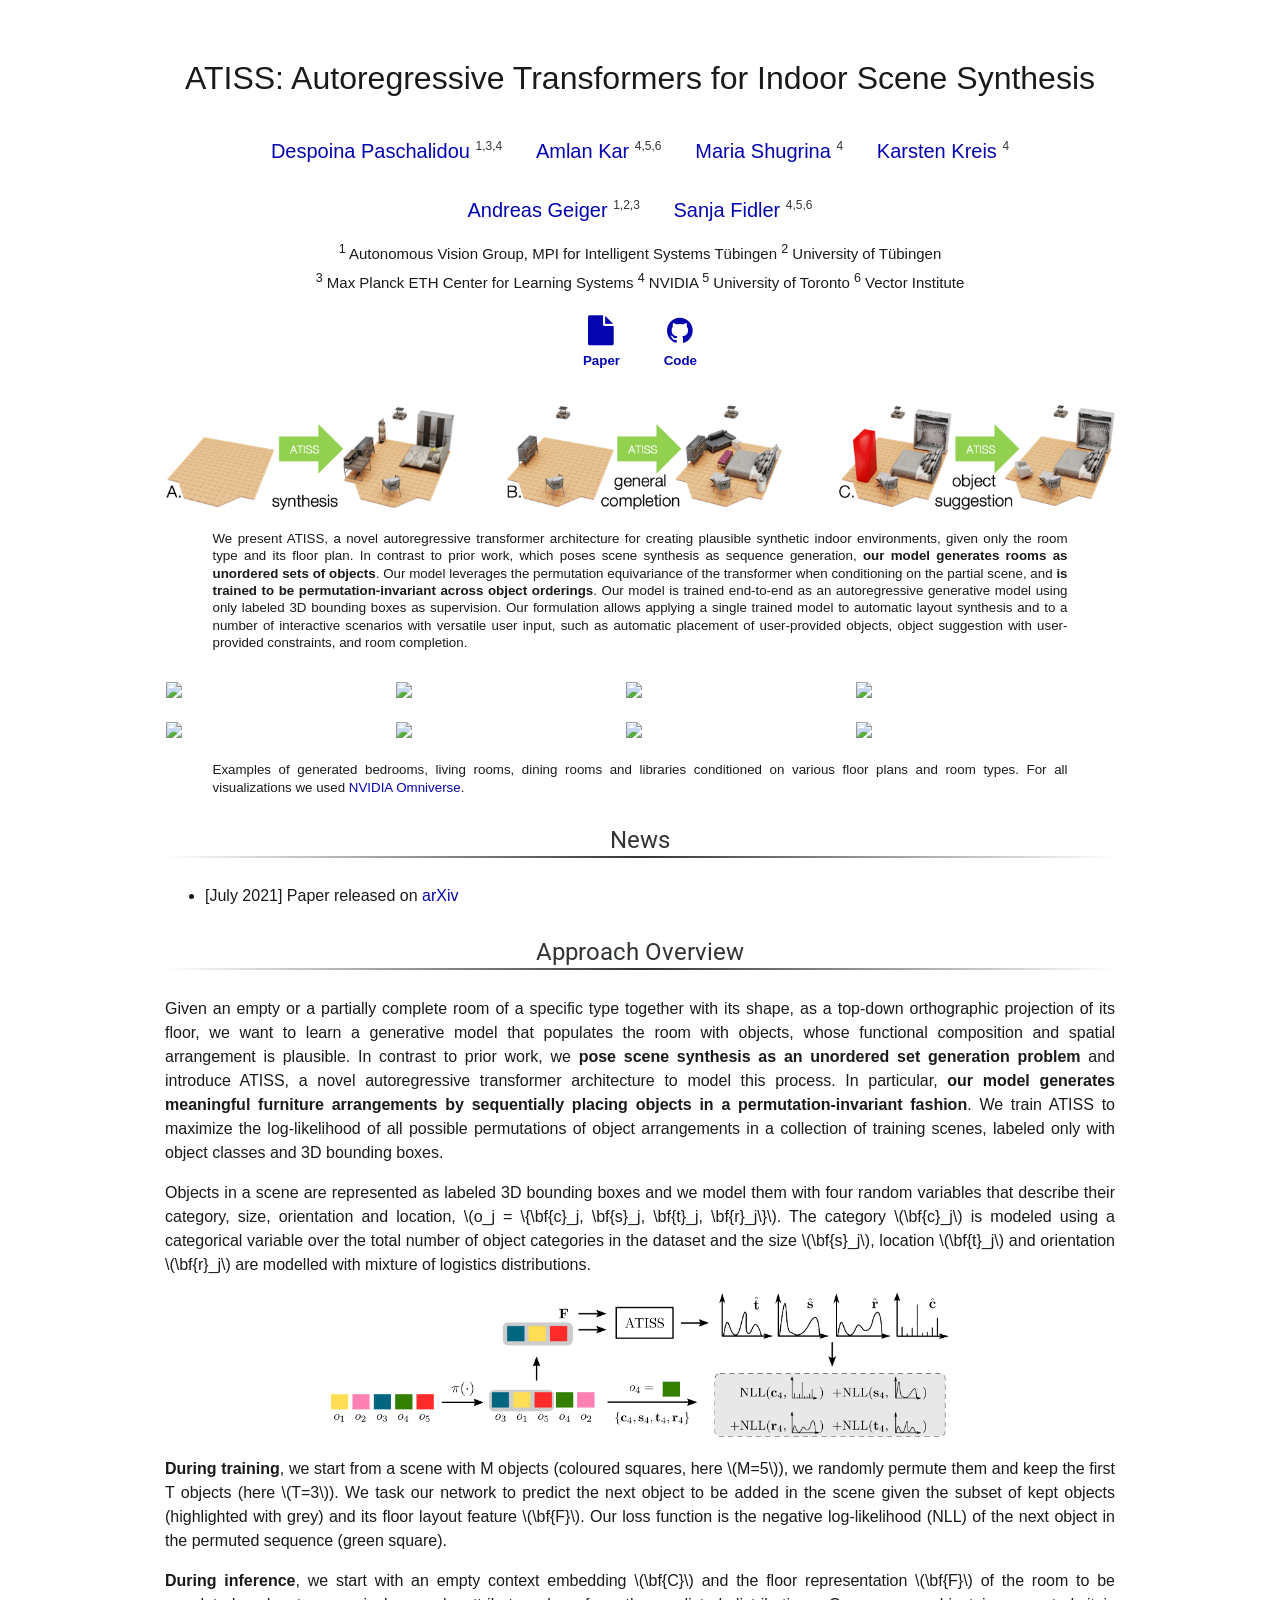
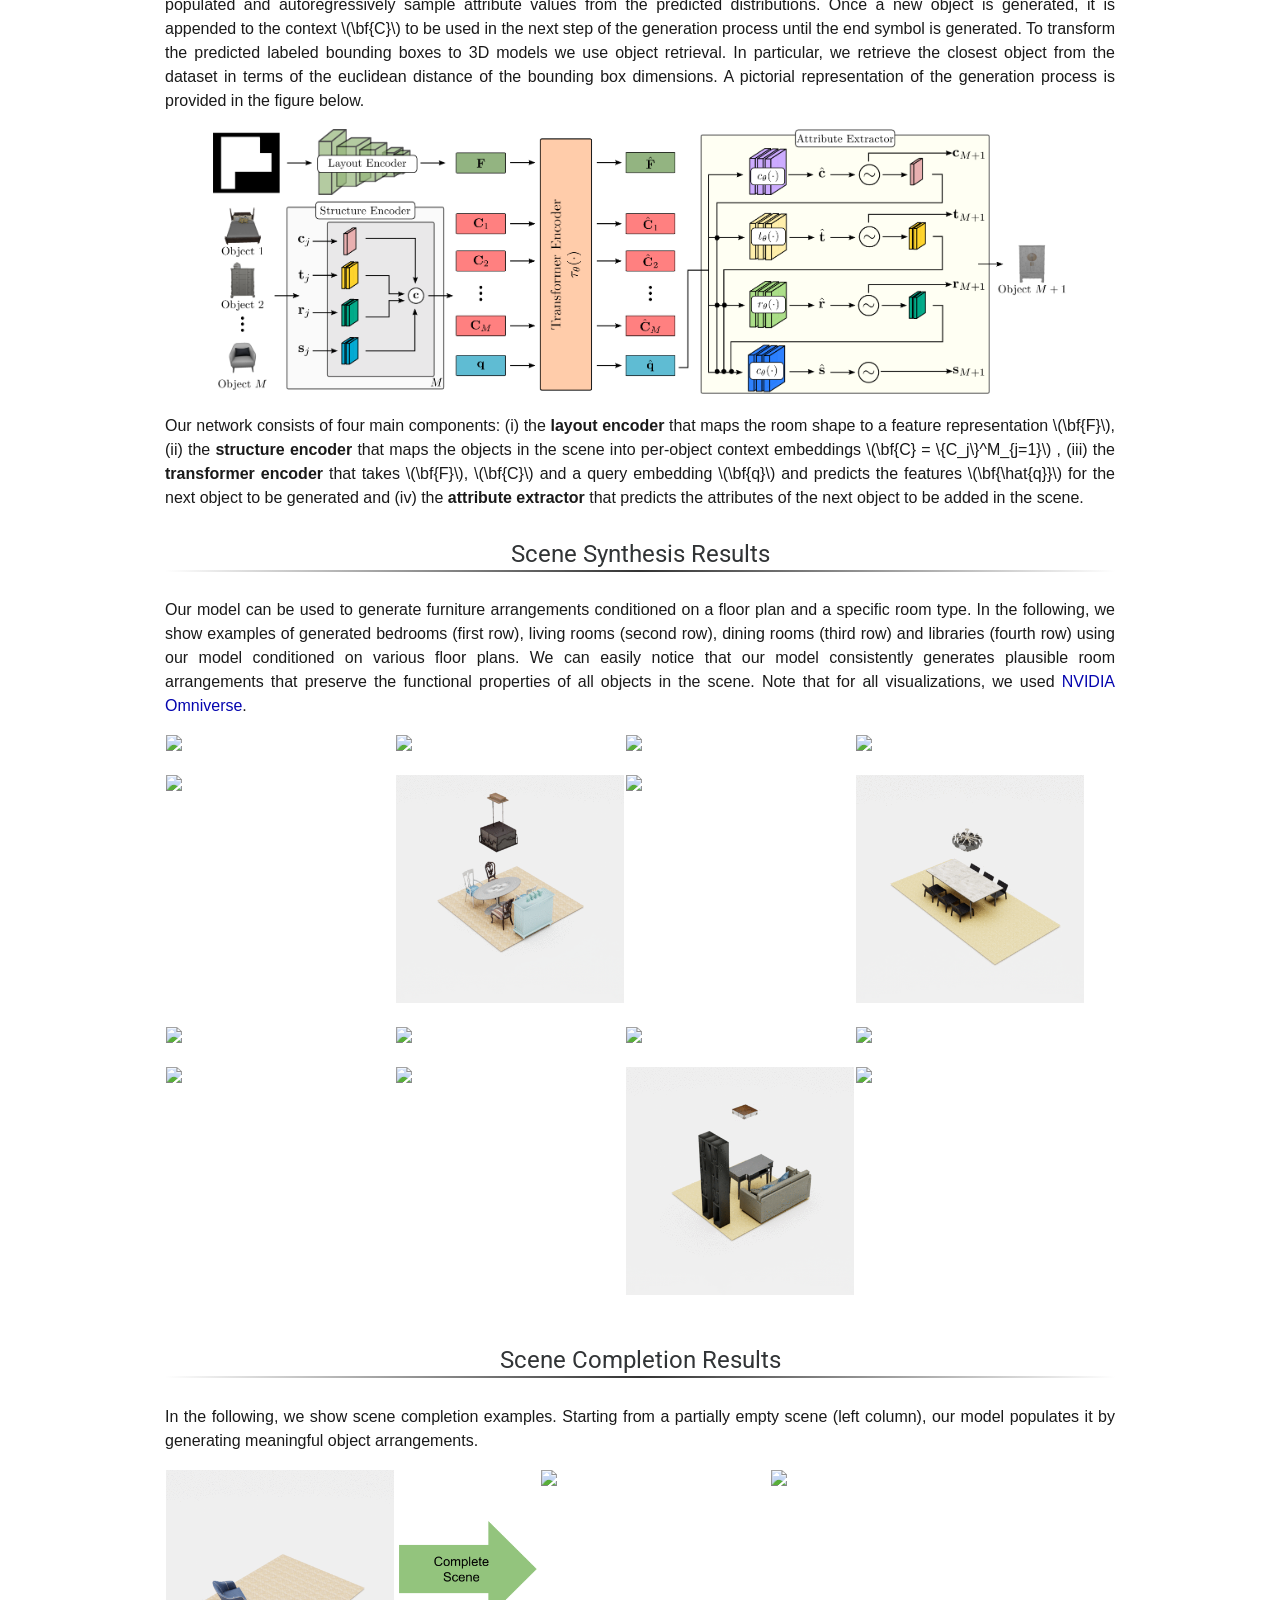
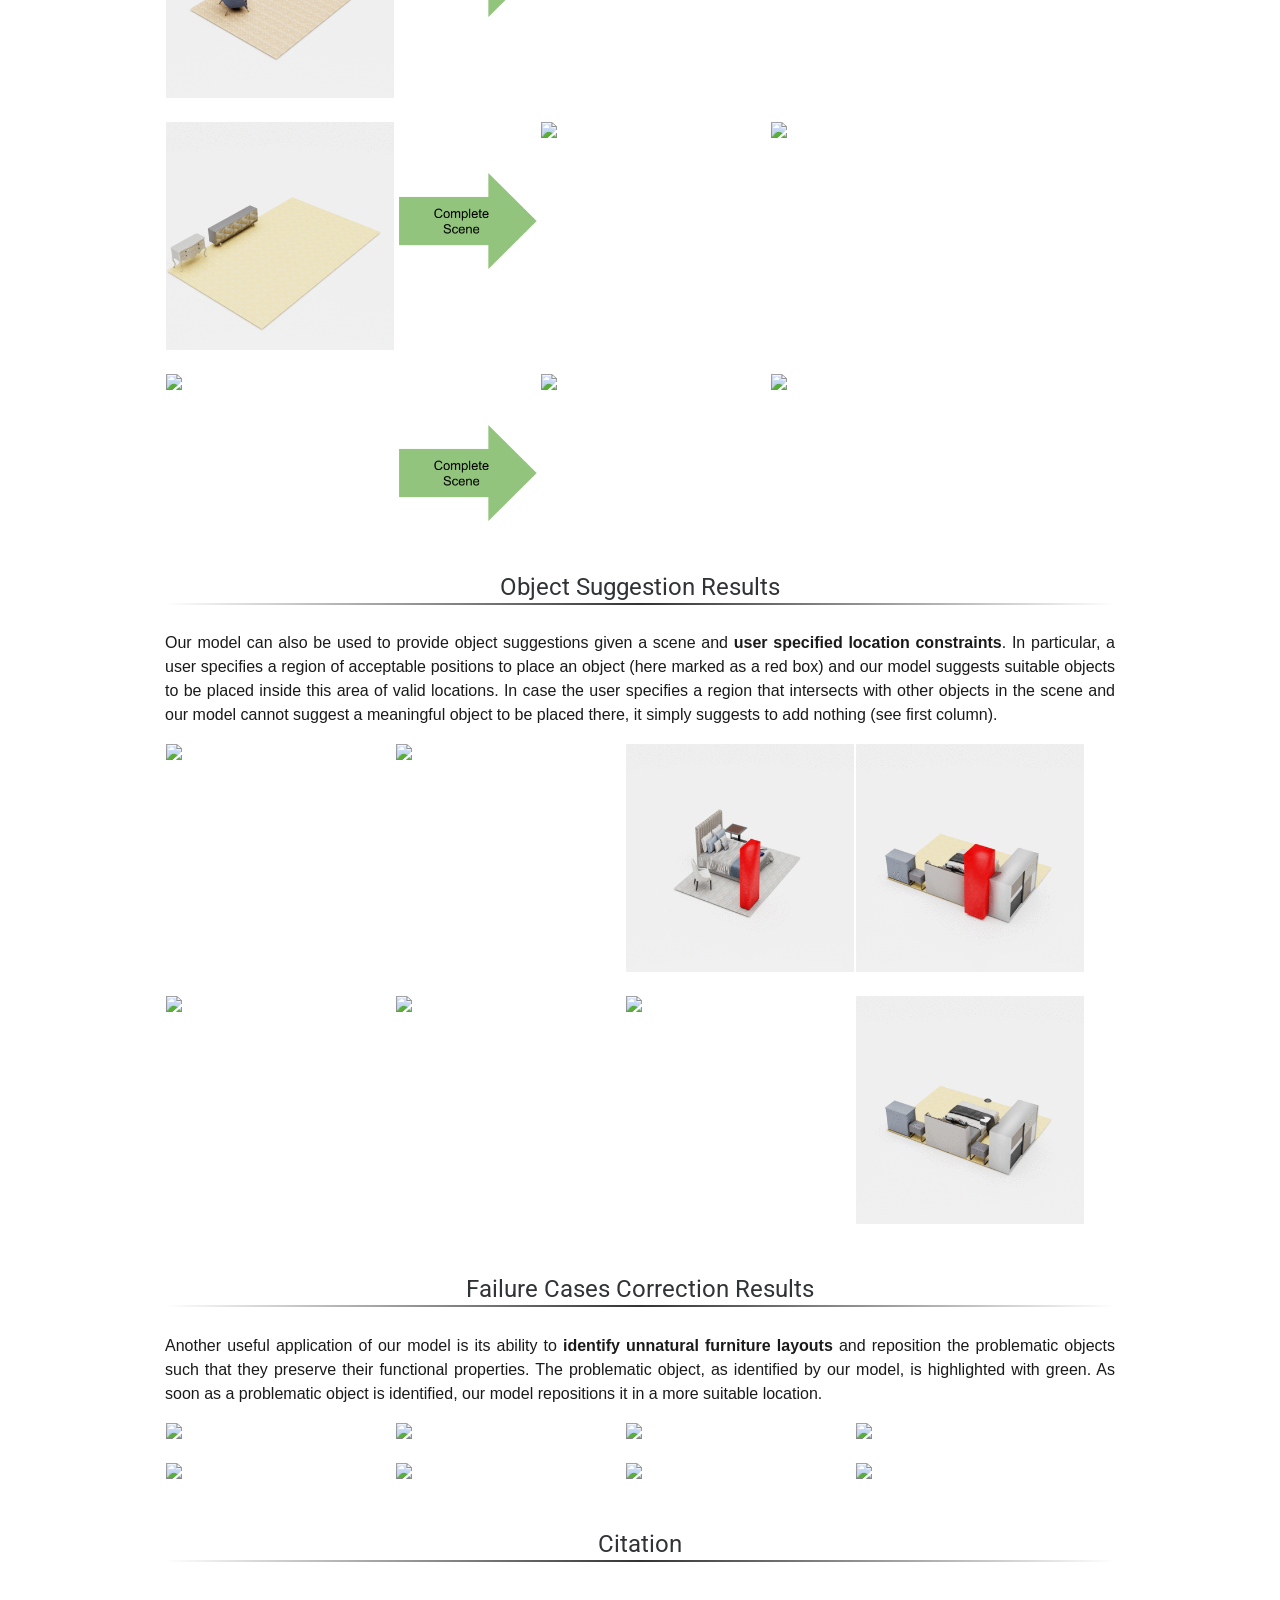
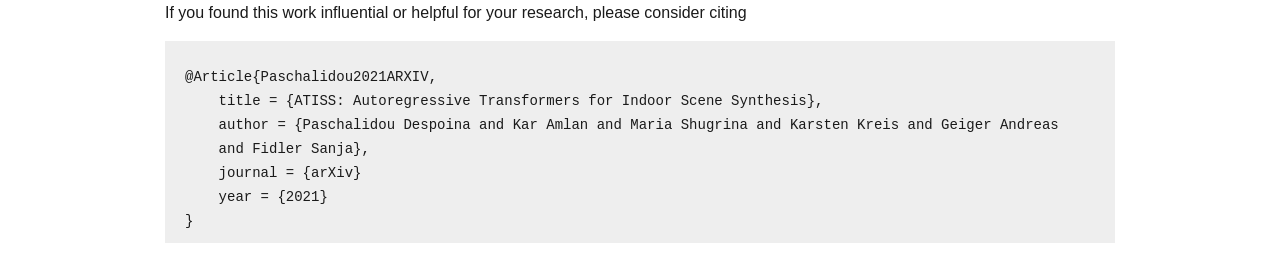
==== index.html @ 8083ecb6 "Rename atiss.html to index.html" ====
<!Doctype html>
<html lang="en">
    <head>
        <title>ATISS: Autoregressive Transformers for Indoor Scene Synthesis</title>

        <meta http-equiv="Content-Type" content="text/html; charset=UTF-8">
        <meta name="author" content="">
        <meta name="viewport" content="width=device-width, initial-scale=1">

        <link rel="stylesheet" type="text/css" href="style_project_page.css?cache=7754391418498779889">
        <link href="https://fonts.googleapis.com/css?family=Arvo|Roboto&display=swap" rel="stylesheet">
        <link rel="stylesheet" href="https://cdnjs.cloudflare.com/ajax/libs/font-awesome/4.7.0/css/font-awesome.min.css">
        <link rel="stylesheet" href="https://cdn.rawgit.com/jpswalsh/academicons/master/css/academicons.min.css">
        <link rel="stylesheet" href="https://unpkg.com/@glidejs/glide/dist/css/glide.core.min.css">
        <script src="https://polyfill.io/v3/polyfill.min.js?features=es6"></script>
        <script id="MathJax-script" async src="https://cdn.jsdelivr.net/npm/mathjax@3/es5/tex-mml-chtml.js"></script>
        <script src="https://unpkg.com/@glidejs/glide"></script>
        <style type="text/css">
            .side-text {
                width:60%;
                display:inline-block;
                vertical-align:top;
            }
            .side-image {
                width: 38%;
                display: inline-block;
                vertical-align: top;
            }
            .controls {
                margin-bottom: 10px;
            }
            .left-controls {
                display: inline-block;
                vertical-align: top;
                width: 80%;
            }
            .right-controls {
                display: inline-block;
                vertical-align: top;
                width: 19%;
                text-align: right;
            }
            .render_window {
                display: inline-block;
                vertical-align: middle;
                box-shadow: 1px 0px 5px black;
                margin-right: 10px;
                margin-bottom: 10px;
                width: calc(33% - 10px);
            }
            .progress {
                background: #666;
                position: relative;
                height: 5px;
                margin-bottom: -5px;
                display: none;
            }
            .glide__slide:hover {cursor: grab;}
            .glide__slide:active {cursor: grabbing;}
            .glide__slide img {width: 90%;}
            .glide__bullets {
                text-align: center;
            }
            .glide__bullet--active {
                color: #aaa; 
            }

            @media (max-width: 400px) {
                .render_window {
                    display: block;
                    width: 90%;
                    margin: 10px auto;
                }
            }
            @media (max-width: 700px) {
                .side-image {
                    display: block;
                    width: 80%;
                    margin: 10px auto;
                }
                .side-text {
                    display: block;
                    width: 100%;
                }
            }
        </style>
    </head>
    <body>
        <div class="section">
            <h1 class="project-title">
                ATISS: Autoregressive Transformers for Indoor Scene Synthesis
            </h1>
            <div class="authors">
                <a href=https://paschalidoud.github.io/>
                    Despoina Paschalidou <sup>1,3,4</sup>
                </a>
                <a href=https://amlankar.github.io/>
                    Amlan Kar <sup>4,5,6</sup>
                </a>
                <a href=http://shumash.com/>
                    Maria Shugrina <sup>4</sup>
                </a>
                <a href=https://scholar.google.de/citations?user=rFd-DiAAAAAJ&hl=de>
                    Karsten Kreis <sup>4</sup>
                </a>
                <a href=http://cvlibs.net/>
                    Andreas Geiger <sup>1,2,3</sup>
                </a>
                <a href=https://www.cs.utoronto.ca/~fidler/>
                    Sanja Fidler <sup>4,5,6</sup>
                </a>
            </div>

            <div class="affiliations">
                <span><sup>1</sup> Autonomous Vision Group, MPI for
                    Intelligent Systems Tübingen</span>
                <span><sup>2</sup> University of Tübingen</span> <br/>
                <span><sup>3</sup> Max Planck ETH Center for Learning Systems</span>
                <span><sup>4</sup> NVIDIA</span>
                <span><sup>5</sup> University of Toronto</span>
                <span><sup>6</sup> Vector Institute</span>
            </div>

            <!--<div class="project-conference">
                CVPR 2021
            </div>
            -->

            <div class="project-icons">
                <a href="#">
                    <i class="fa fa-file"></i> <br/>
                    Paper
                </a>
                <a href="#">
                    <i class="fa fa-github"></i> <br/>
                    Code
                </a>
                <!--<a href="https://www.youtube.com/watch?v=6WK3B0IZJsw">
                    <i class="fa fa-youtube-play"></i> <br/>
                    Video
                </a>
                <a href="https://paschalidoud.github.io/data/Paschalidou2021CVPR_poster.pdf">
                    <i class="fa fa-picture-o"></i> <br/>
                    Poster
                </a>
                <a href="http://www.cvlibs.net/publications/Paschalidou2021CVPR_slides.pdf">
                    <i class="fa fa-file-powerpoint-o"></i> <br/>
                    Slides
                </a>
                -->
                <!--<a href="https://autonomousvision.github.io/neural-parts/">
                    <i class="fa fa-newspaper-o"></i> <br/>
                    Blog
                </a>
                -->
            </div>

            <div class="teaser-image">
                <img src="atiss/teaser.png" style="width:100%;">
                <p class="caption">We present ATISS, a novel autoregressive
                transformer architecture for creating plausible synthetic
                indoor environments, given only the room type and its floor
                plan. In contrast to prior work, which poses scene synthesis as
                sequence generation, <strong>our model generates rooms as unordered
                sets of objects</strong>. Our model leverages the permutation
                equivariance of the transformer when conditioning on the
                partial scene, and <strong>is trained to be
                permutation-invariant across object orderings</strong>. Our
                model is trained end-to-end as an autoregressive generative
                model using only labeled 3D bounding boxes as supervision. Our
                formulation allows applying a single trained model to automatic
                layout synthesis and to a number of interactive scenarios with
                versatile user input, such as automatic placement of
                user-provided objects, object suggestion with user-provided
                constraints, and room completion.
                </p>
            </div>
            <div class="content">
                <div class="row">
                    <div class="column"><img src="atiss/ours_Bedroom-1540.gif"></div>
                    <div class="column"><img src="atiss/ours_Bedroom-2719.gif"></div>
                    <div class="column"><img src="atiss/ours_LivingDiningRoom-1203.gif"></div>
                    <div class="column"><img src="atiss/ours_LivingDiningRoom-23371.gif"></div>
                </div>
                <div class="row">
                    <div class="column"><img src="atiss/ours_Library-17832.gif"></div>
                    <div class="column"><img src="atiss/ours_Library-43073.gif"></div>
                    <div class="column"><img src="atiss/ours_DiningRoom-26805.gif"></div>
                    <div class="column"><img src="atiss/ours_DiningRoom-12866.gif"></div>
                </div>
                <p class="caption"> Examples of generated bedrooms, living
                rooms, dining rooms and libraries conditioned on various
                floor plans and room types. For all visualizations we used <a
                href="https://developer.nvidia.com/nvidia-omniverse-platform">NVIDIA
                Omniverse</a>.
                </p>
            </div>

            <div class="section-title">News</div>
            <div class="content">
                <ul>
                    <li>[July 2021] Paper released on <a href=#>arXiv</a></li>
                </ul>
            </div>

            <div class="section-title">Approach Overview</div>
            <div class="content">
            <p>Given an empty or a partially complete room of a specific type
            together with its shape, as a top-down orthographic
            projection of its floor, we want to learn a generative model that
            populates the room with objects, whose functional composition and
            spatial arrangement is plausible. In contrast to prior work,
            we <strong>pose scene synthesis as an unordered set generation problem</strong> and
            introduce ATISS, a novel autoregressive transformer architecture to
            model this process. In particular, <strong>our model
            generates meaningful furniture arrangements by sequentially placing
            objects in a permutation-invariant fashion</strong>. We train ATISS
            to maximize the log-likelihood of all possible permutations of
            object arrangements in a collection of training scenes, labeled
            only with object classes and 3D bounding boxes.</p>
            
            <p>Objects in a scene are represented as labeled 3D bounding boxes
            and we model them with four random variables that describe their
            category, size, orientation and location, \(o_j = \{\bf{c}_j,
            \bf{s}_j, \bf{t}_j, \bf{r}_j\}\). The category \(\bf{c}_j\) is
            modeled using a categorical variable over the total number of
            object categories in the dataset and the size \(\bf{s}_j\),
            location \(\bf{t}_j\) and orientation \(\bf{r}_j\) are modelled
            with mixture of logistics distributions.</p>
            <img src="atiss/training_overview.png" style="width:65%;">

            <p><strong>During training</strong>, we start from a scene with M objects (coloured
            squares, here \(M=5\)), we randomly permute them and keep the first
            T objects (here \(T=3\)). We task our network to predict the next
            object to be added in the scene given the subset of kept objects
            (highlighted with grey) and its floor layout feature \(\bf{F}\).
            Our loss function is the negative log-likelihood (NLL) of the next
            object in the permuted sequence (green square).
            </p>

            <p><strong>During inference</strong>, we start with an empty
            context embedding \(\bf{C}\) and the floor representation
            \(\bf{F}\) of the room to be populated and autoregressively sample
            attribute values from the predicted distributions. Once a new
            object is generated, it is appended to the context \(\bf{C}\) to be used in
            the next step of the generation process until the end symbol is
            generated. To transform the predicted labeled bounding boxes to 3D
            models we use object retrieval. In particular, we retrieve the
            closest object from the dataset in terms of the euclidean distance
            of the bounding box dimensions. A pictorial representation of the
            generation process is provided in the figure below.
            <p>

            <img src="atiss/network_architecture.png" style="width:90%;">
            <p>Our network consists of four main components: (i) the <strong>layout
            encoder</strong> that maps the room shape to a feature representation
            \(\bf{F}\), (ii) the <strong>structure encoder</strong> that maps the objects in the
            scene into per-object context embeddings \(\bf{C} = \{C_j\}^M_{j=1}\) , (iii)
            the <strong>transformer encoder</strong> that takes \(\bf{F}\), \(\bf{C}\) and a
            query embedding \(\bf{q}\) and predicts the features \(\bf{\hat{q}}\) for the next
            object to be generated and (iv) the <strong>attribute extractor</strong> that
            predicts the attributes of the next object to be added in the
            scene.
            </p>
            </div>

            <div class="section-title">Scene Synthesis Results</div>
            <div class="content">
            <p>Our model can be used to generate furniture arrangements
            conditioned on a floor plan and a specific room type. In the
            following, we show examples of generated bedrooms (first row),
            living rooms (second row), dining rooms (third row) and libraries
            (fourth row) using our model conditioned on various floor plans.
            We can easily notice that our model consistently generates
            plausible room arrangements that preserve the functional properties
            of all objects in the scene. Note that for all visualizations, we used <a
            href="https://developer.nvidia.com/nvidia-omniverse-platform">NVIDIA
            Omniverse</a>.
            </p>
            <div class="row">
                <div class="column"><img src="atiss/ours_Bedroom-1989.gif"></div>
                <div class="column"><img src="atiss/ours_Bedroom-4098.gif"></div>
                <div class="column"><img src="atiss/ours_Bedroom-6174.gif"></div>
                <div class="column"><img src="atiss/ours_Bedroom-34886.gif"></div>
            </div>
            <div class="row">
                <div class="column"><img src="atiss/ours_DiningRoom-233.gif"></div>
                <div class="column"><img src="atiss/ours_DiningRoom-2831.gif"></div>
                <div class="column"><img src="atiss/ours_LivingDiningRoom-1889.gif"></div>
                <div class="column"><img src="atiss/ours_DiningRoom-116178.gif"></div>
            </div>
            <div class="row">
                <div class="column"><img src="atiss/ours_LivingDiningRoom-941.gif"></div>
                <div class="column"><img src="atiss/ours_LivingDiningRoom-1172.gif"></div>
                <div class="column"><img src="atiss/ours_LivingDiningRoom-563.gif"></div>
                <div class="column"><img src="atiss/ours_LivingDiningRoom-491.gif"></div>
            </div>
            <div class="row">
                <div class="column"><img src="atiss/ours_Library-1093.gif"></div>
                <div class="column"><img src="atiss/ours_Library-8391.gif"></div>
                <div class="column"><img src="atiss/ours_Library-19385.gif"></div>
                <div class="column"><img src="atiss/ours_Library-9630.gif"></div>
            </div>
            </div>

            <div class="section-title">Scene Completion Results</div>
            <div class="content">
            <p>In the following, we show scene completion examples. Starting
            from a partially empty scene (left column), our model populates it by generating
            meaningful object arrangements.
            </p>
            <div class="row">
                <div class="column"><img src="atiss/scene_completion/partial_Bedroom-24002.gif"></div>
                <div class="column" style="width: 15%; padding-top:50px;"><img src="atiss/scene_completion/scene_completion_arrow.png"></div>
                <div class="column"><img src="atiss/scene_completion/complete_Bedroom-24002_002.gif"></div>
                <div class="column"><img src="atiss/scene_completion/complete_Bedroom-24002_003.gif"></div>
            </div>

            <div class="row">
                <div class="column"><img src="atiss/scene_completion/partial_MasterBedroom-529.gif"></div>
                <div class="column" style="width: 15%; padding-top:50px;"><img src="atiss/scene_completion/scene_completion_arrow.png"></div>
                <div class="column"><img src="atiss/scene_completion/complete_MasterBedroom-529_003.gif"></div>
                <div class="column"><img src="atiss/scene_completion/complete_MasterBedroom-529_005.gif"></div>
            </div>

            <div class="row">
                <div class="column"><img src="atiss/scene_completion/partial_Bedroom-48127.gif"></div>
                <div class="column" style="width: 15%; padding-top:50px;"><img src="atiss/scene_completion/scene_completion_arrow.png"></div>
                <div class="column"><img src="atiss/scene_completion/complete_Bedroom-48127_000.gif"></div>
                <div class="column"><img src="atiss/scene_completion/complete_Bedroom-48127_001.gif"></div>
            </div>
            </div>

            <div class="section-title">Object Suggestion Results</div>
            <div class="content">
            <p>Our model can also be used to provide object suggestions given a
            scene and <strong>user specified location constraints</strong>. In
            particular, a user specifies a region of acceptable positions to
            place an object (here marked as a red box) and our model suggests
            suitable objects to be placed inside this area of valid locations.
            In case the user specifies a region that intersects with other objects in
            the scene and our model cannot suggest a meaningful object to be
            placed there, it simply suggests to add nothing (see first column).
            </p>
            <div class="row">
                <div class="column"><img src="atiss/object_suggestion/input_Bedroom-664_000.gif"></div>
                <div class="column"><img src="atiss/object_suggestion/input_LivingDiningRoom-74931_004.gif"></div>
                <div class="column"><img src="atiss/object_suggestion/input_SecondBedroom_11769_000.gif"></div>
                <div class="column"><img src="atiss/object_suggestion/input_MasterBedroom_12988_003.gif"></div>
            </div>
            <div class="row">
                <div class="column"><img src="atiss/object_suggestion/suggestion_Bedroom-664_000.gif"></div>
                <div class="column"><img src="atiss/object_suggestion/suggestion_LivingDiningRoom-74931_004.gif"></div>
                <div class="column"><img src="atiss/object_suggestion/suggestion_SecondBedroom_11769_000.gif"></div>
                <div class="column"><img src="atiss/object_suggestion/suggestion_MasterBedroom_12988_003.gif"></div>
            </div>
            </div>

            <div class="section-title">Failure Cases Correction Results</div>
            <div class="content">
            <p>Another useful application of our model is its ability to
            <strong>identify unnatural furniture layouts</strong> and reposition the problematic
            objects such that they preserve their functional properties. The
            problematic object, as identified by our model, is highlighted with
            green. As soon as a problematic object is identified, our model repositions it in a more suitable location.
            </p>
            <div class="row">
                <div class="column"><img src="atiss/failure_correction/failure_Bedroom-123453_000.gif"></div>
                <div class="column"><img src="atiss/failure_correction/failure_Bedroom-6376_000.gif"></div>
                <div class="column"><img src="atiss/failure_correction/failure_Bedroom-30225_000.gif"></div>
                <div class="column"><img src="atiss/failure_correction/failure_LivingDiningRoom-35325_000.gif"></div>
            </div>
            <div class="row">
                <div class="column"><img src="atiss/failure_correction/fixed_Bedroom-123453_000.gif"></div>
                <div class="column"><img src="atiss/failure_correction/fixed_Bedroom-6376_000.gif"></div>
                <div class="column"><img src="atiss/failure_correction/fixed_Bedroom-30225_000.gif"></div>
                <div class="column"><img src="atiss/failure_correction/fixed_LivingDiningRoom-35325_000.gif"></div>
            </div>
            </div>

            <div class="section-title">Citation</div>
            <div class="bibtex">
            <p>If you found this work influential or helpful for your research, please consider citing</p>
            <pre><code>
@Article{Paschalidou2021ARXIV,
    title = {ATISS: Autoregressive Transformers for Indoor Scene Synthesis},
    author = {Paschalidou Despoina and Kar Amlan and Maria Shugrina and Karsten Kreis and Geiger Andreas
    and Fidler Sanja},
    journal = {arXiv}
    year = {2021}
}</code></pre>
            </div>

    </body>
</html>
---- style_project_page.css ----
body {
    padding-top: 30px;
    background-color: #fff;
    font-family: Helvetica Neue, Helvetica, Arial, sans-serif;
    color: #1a1a1a;
    font-size: 10pt;
    line-height: 1.8em;
    text-align: justify;
    -moz-hyphens: auto;
    -webkit-hyphens: auto;
    hyphens: auto;
}
a {
    text-decoration: none;
    color: #0505af;
}
.section {
    max-width: 950px;
    margin: 0 auto;
}
.section > .title {
    font-size: 18pt;
    font-family: "Roboto", sans-serif;
    color: #313436;
    padding-bottom: 0.3em;
    margin-bottom: 0.8em;
    clear: both;
}
.section > .title > span {
    /*border-bottom: 1px solid #313436;*/
    border-bottom: 2px solid #999;
    padding-bottom: 4px;
    padding-left: 15px;
    padding-right: 15px;
}
.section > .row {
    clear: both;
}
.section .content {
    margin-bottom: 2em;
    font-size: 12pt;
}
.section .image {
    padding-top: 1em;
    padding-bottom: 1em;
}
.section .image img {
    width: 50%;
    display: block;
    margin-left: auto;
    margin-right: auto;
}
.section .image figcaption {
    display: block;
    text-align: center;
    padding-top: 1.5em;
    color: #888888;
}
.section > .page-title{
    text-align: center;
    font-size: 30px;
    padding-bottom: 0.4em;
}
.section h1 {
    text-align: center;
    font-size: 32px;
}
.section h2 {
    text-align: center;
    font-size: 20px;
    color: #add8e6;
}

.row_paper {
    text-align: center;
}
.column_paper {
    display: inline-block;
    margin-bottom: 32px;
}
.column_paper > a {
    display: block;
}
.column_paper > span:after {
    content: "-";
    margin-left: 5px;
    margin-right: 5px;
}
.column_paper > span:last-child:after {
    content: "";
}

.conference {
    text-align:center;
    font-weight: bold;
}

.layered-paper-big { /* modified from: http://css-tricks.com/snippets/css/layered-paper/ */
    box-shadow:
            0px 0px 1px 1px rgba(0,0,0,0.35), /* The top layer shadow */
            5px 5px 0 0px #fff, /* The second layer */
            5px 5px 1px 1px rgba(0,0,0,0.35), /* The second layer shadow */
            10px 10px 0 0px #fff, /* The third layer */
            10px 10px 1px 1px rgba(0,0,0,0.35), /* The third layer shadow */
            15px 15px 0 0px #fff, /* The fourth layer */
            15px 15px 1px 1px rgba(0,0,0,0.35), /* The fourth layer shadow */
            20px 20px 0 0px #fff, /* The fifth layer */
            20px 20px 1px 1px rgba(0,0,0,0.35), /* The fifth layer shadow */
            25px 25px 0 0px #fff, /* The fifth layer */
            25px 25px 1px 1px rgba(0,0,0,0.35); /* The fifth layer shadow */
    margin-left: 10px;
    margin-right: 45px;
    margin-bottom: 25px;
    width: 300px;
}
.row_paper .bibtex-entries > pre {
    font-style: normal;
    line-height: 1.2em;
    text-align: left;
    display: none;
}
.section-title {
    font-size: 18pt;
    font-family: "Roboto", sans-serif;
    color: #313436;
    padding-bottom: 0.3em;
    margin-bottom: 0.8em;
    text-align: center;
}
.section-title:after {
    content: " ";
    display: block;
    height: 2px;
    margin-top: 4px;
    background: #222;
    background: linear-gradient(90deg, white 0%, #333 50%, white 100%);
}
h1.project-title {
    font-weight: normal;
    line-height: 120%;
}
.authors { text-align: center; }
.authors a {
    display: inline-block;
    font-size: 20px;
    padding: 15px;
}
.authors sup {
    color: #313436;
    font-size: 60%;
}
.affiliations {
    font-size: 15px;
    text-align: center;
    width: 80%;
    margin: 0 auto;
    margin-bottom: 20px;
}
.project-conference {
    text-align: center;
    font-size: 18px;
    margin-bottom: 20px;
}
.project-icons {
    text-align: center;
    margin-bottom: 30px;
}
.project-icons a {
    display: inline-block;
    font-weight: bold;
    padding: 0px 20px 0px 20px;
}
.project-icons i { font-size: 30px; }
.teaser-image { margin-bottom: 30px;}
.teaser-image img {
    width: 60%;
    display: block;
    margin-left: auto;
    margin-right: auto;
}
.teaser-image span {
    text-align: center;
    font-style: italic;
    font-size: 14px;
    color: #000;
}
.teaser-image p.caption {
    line-height: 130%;
    width: 90%;
    margin: 0 auto;
}
p.caption {
    line-height: 130%;
    width: 90%;
    margin: 0 auto;
    font-size: 10pt;
}
.abstract {
    font-size: 16px;
    margin-bottom: 20px;
}
.video {
    text-align: center;
    margin-bottom: 20px
}

img {
    width: 60%;
    display: block;
    margin-left: auto;
    margin-right: auto;
    margin-bottom: 20px;
}

.teaser-image figure {
    display: inline-block;
    margin: 0px;
    vertical-align: top;
}

video {
    display: block;
    margin: auto;
}

.column {
    float: left;
    width: 24%;
    margin: 1px;
}
.column img {
    width: 100%;
}
.row {
    margin-top:1px;
    margin-bottom:2px;
}
.row::after {
    content: "";
    clear: both;
    display: table;
}

.section .bibtex {
    margin: 32px 0px 32px 0px;
    display: block;
    font-size: 12pt;
    clear: both;
}
pre {
    background-color: #eee;
    font-size: 14px;
    white-space: pre;
    padding-left: 20px;
    padding-bottom: 10px;
    margin-top: 0px;
}
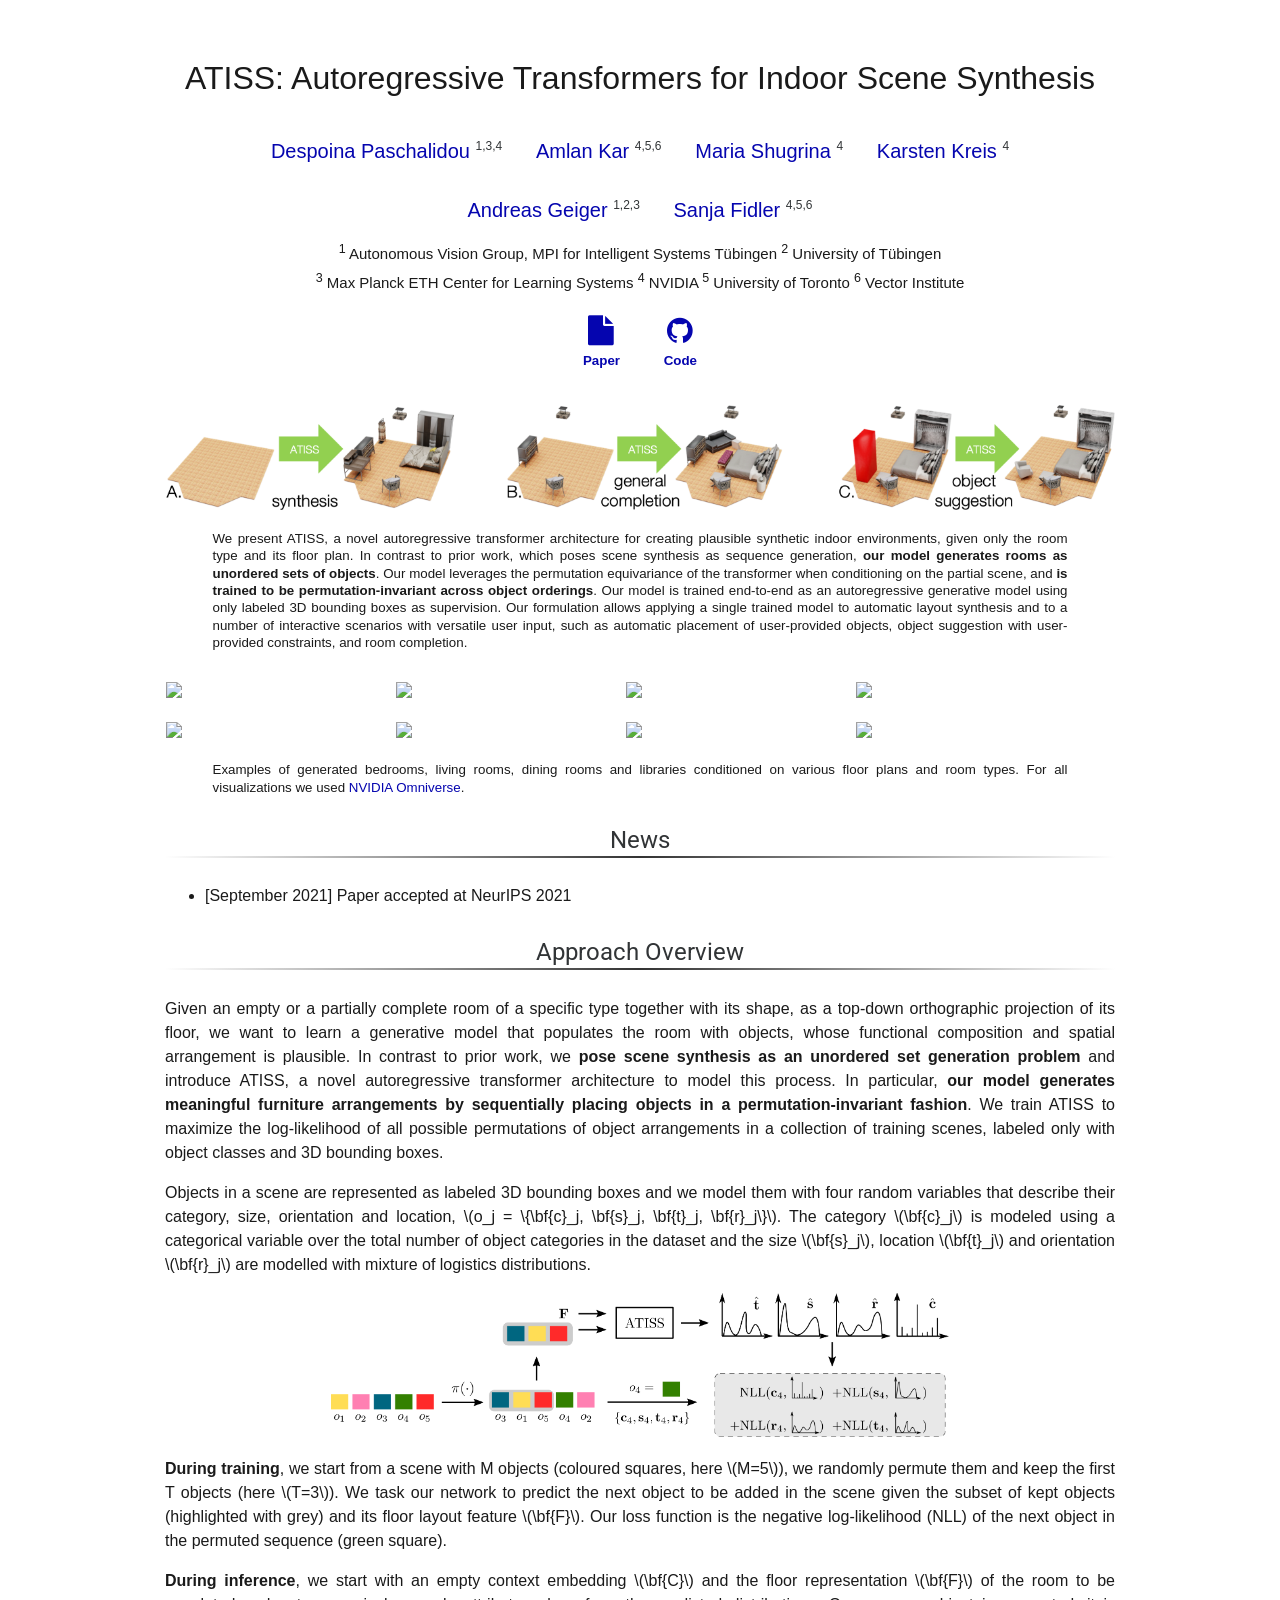
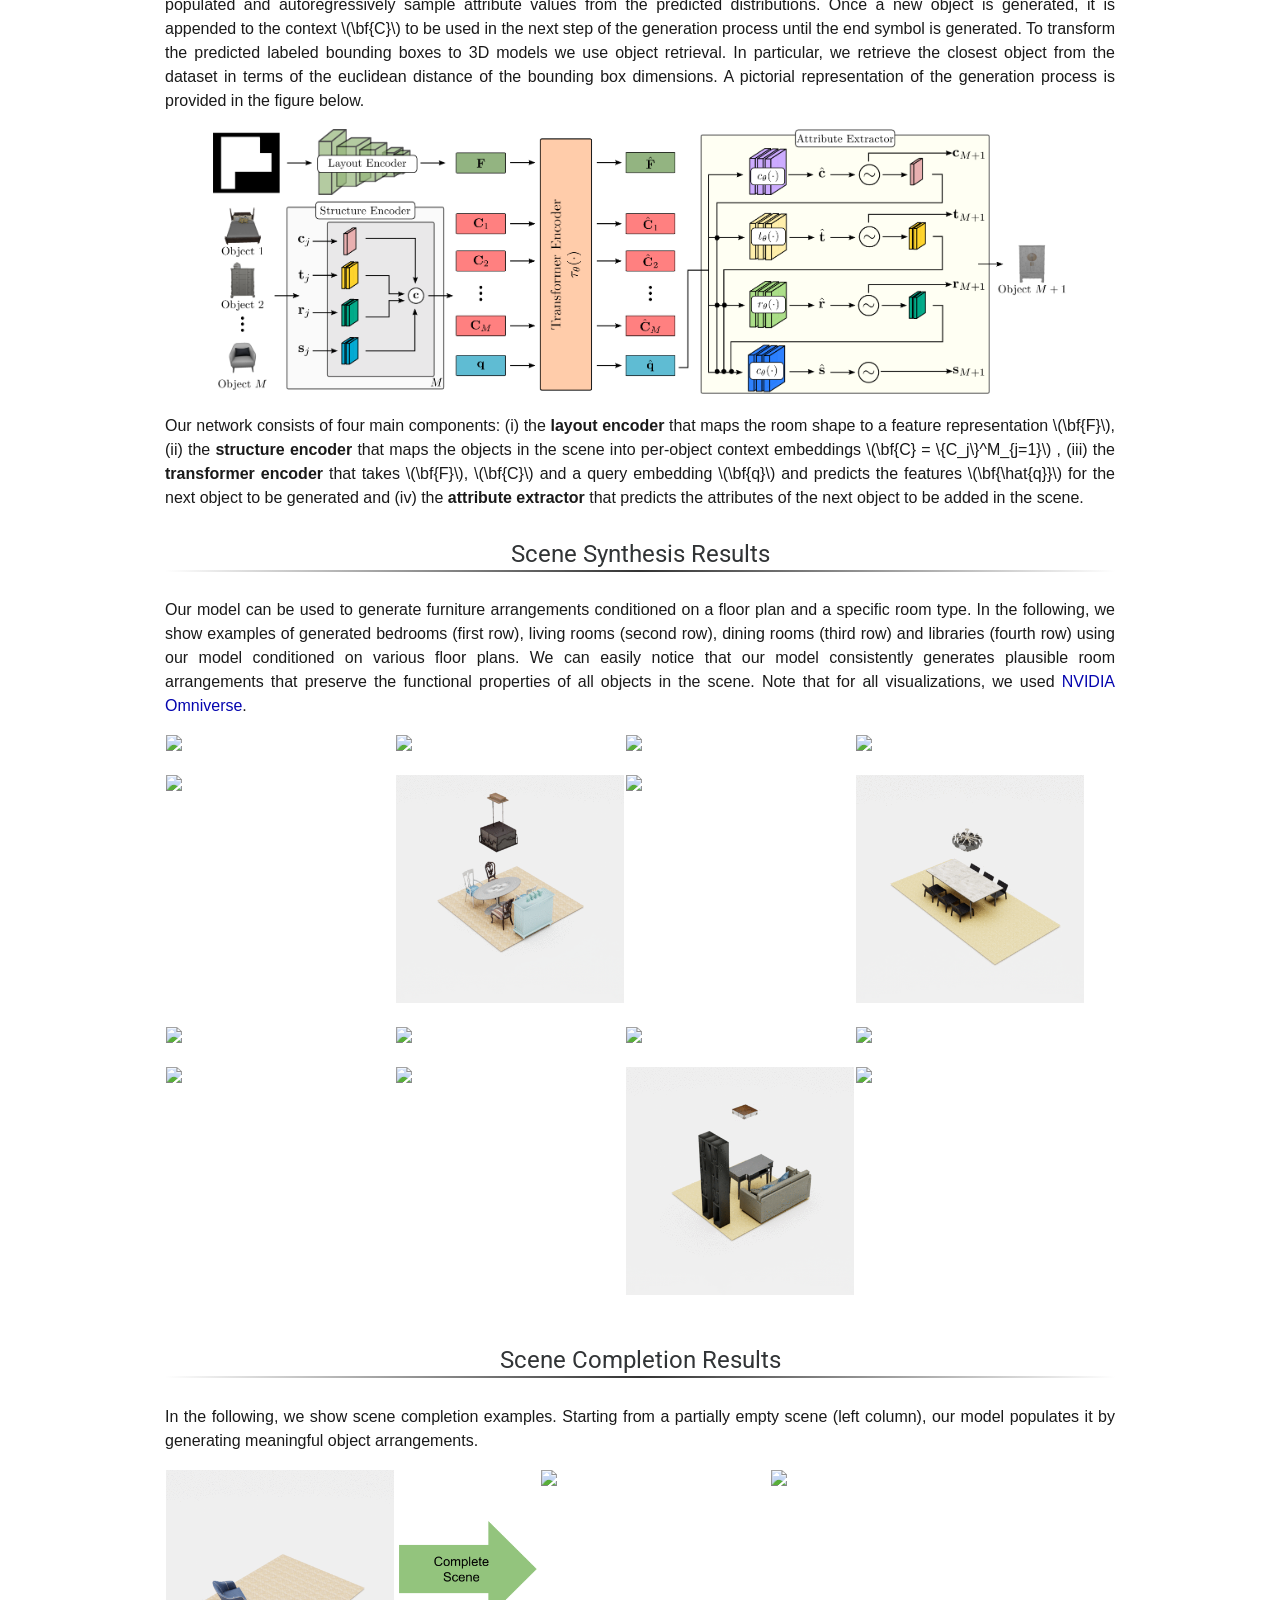
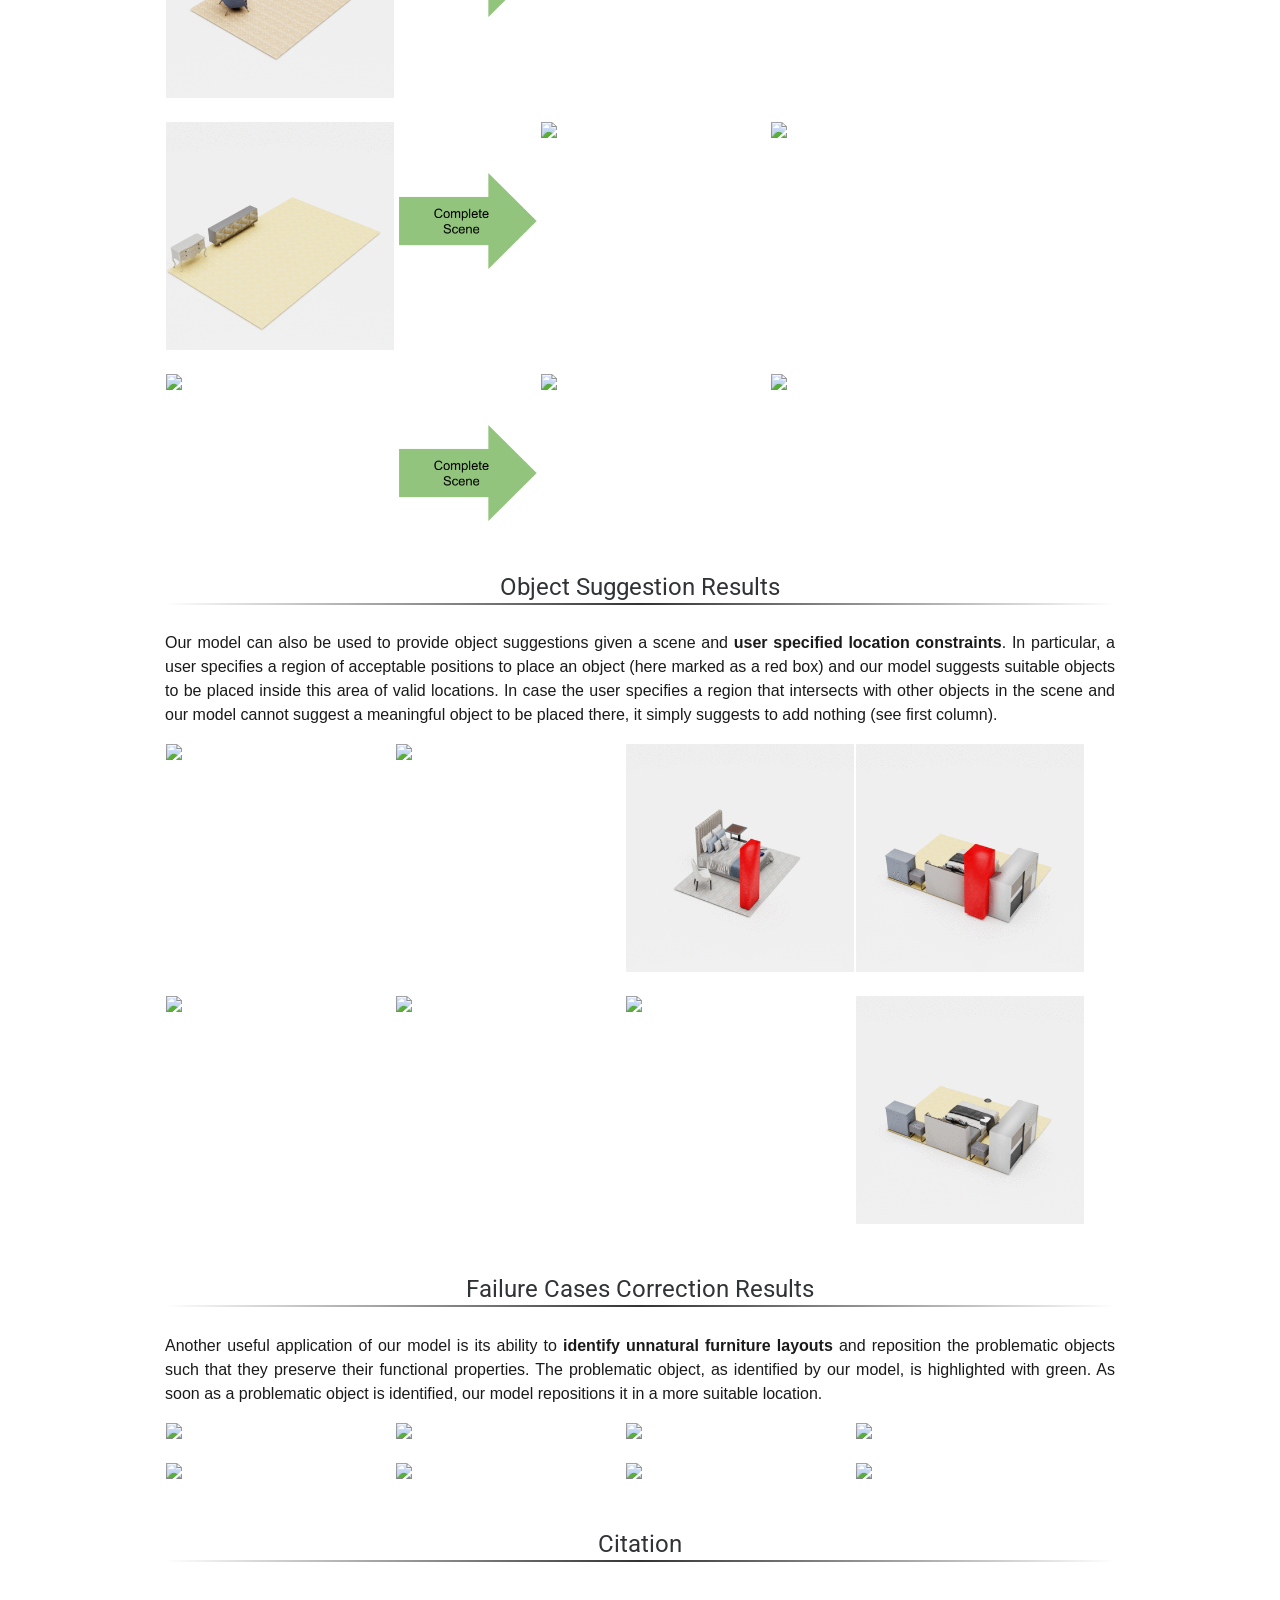
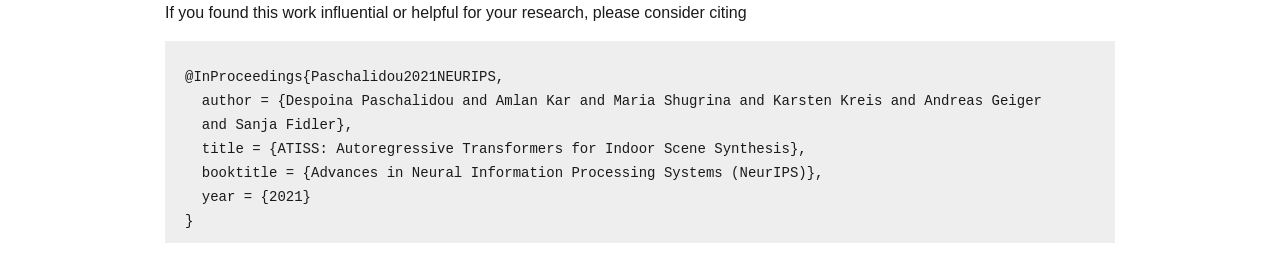
==== commit d5007be2: "Update citation and updates" ====
--- a/index.html
+++ b/index.html
@@ -199,7 +199,7 @@
             <div class="section-title">News</div>
             <div class="content">
                 <ul>
-                    <li>[July 2021] Paper released on <a href=#>arXiv</a></li>
+                    <li>[September 2021] Paper accepted at NeurIPS 2021 </li>
                 </ul>
             </div>
 
@@ -382,12 +382,12 @@
             <div class="bibtex">
             <p>If you found this work influential or helpful for your research, please consider citing</p>
             <pre><code>
-@Article{Paschalidou2021ARXIV,
-    title = {ATISS: Autoregressive Transformers for Indoor Scene Synthesis},
-    author = {Paschalidou Despoina and Kar Amlan and Maria Shugrina and Karsten Kreis and Geiger Andreas
-    and Fidler Sanja},
-    journal = {arXiv}
-    year = {2021}
+@InProceedings{Paschalidou2021NEURIPS,
+  author = {Despoina Paschalidou and Amlan Kar and Maria Shugrina and Karsten Kreis and Andreas Geiger
+  and Sanja Fidler},
+  title = {ATISS: Autoregressive Transformers for Indoor Scene Synthesis},
+  booktitle = {Advances in Neural Information Processing Systems (NeurIPS)},
+  year = {2021}
 }</code></pre>
             </div>
 
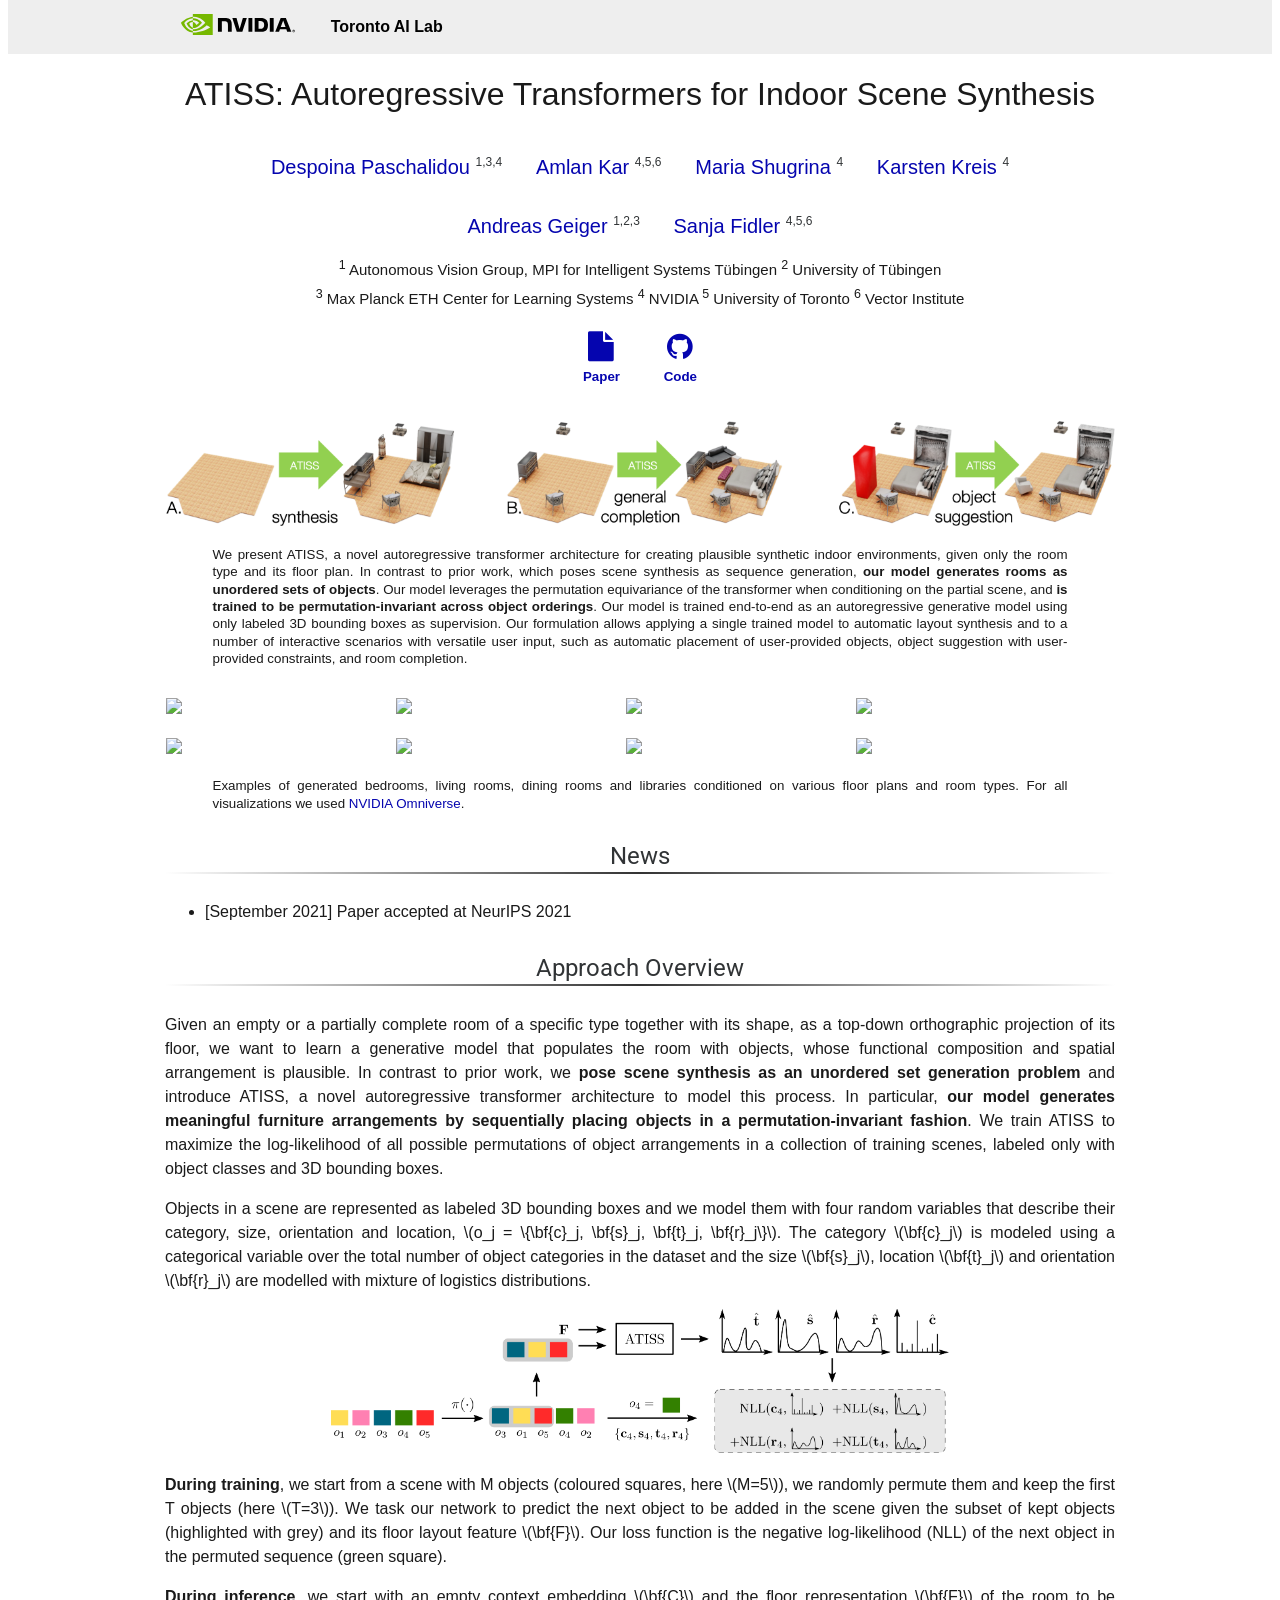
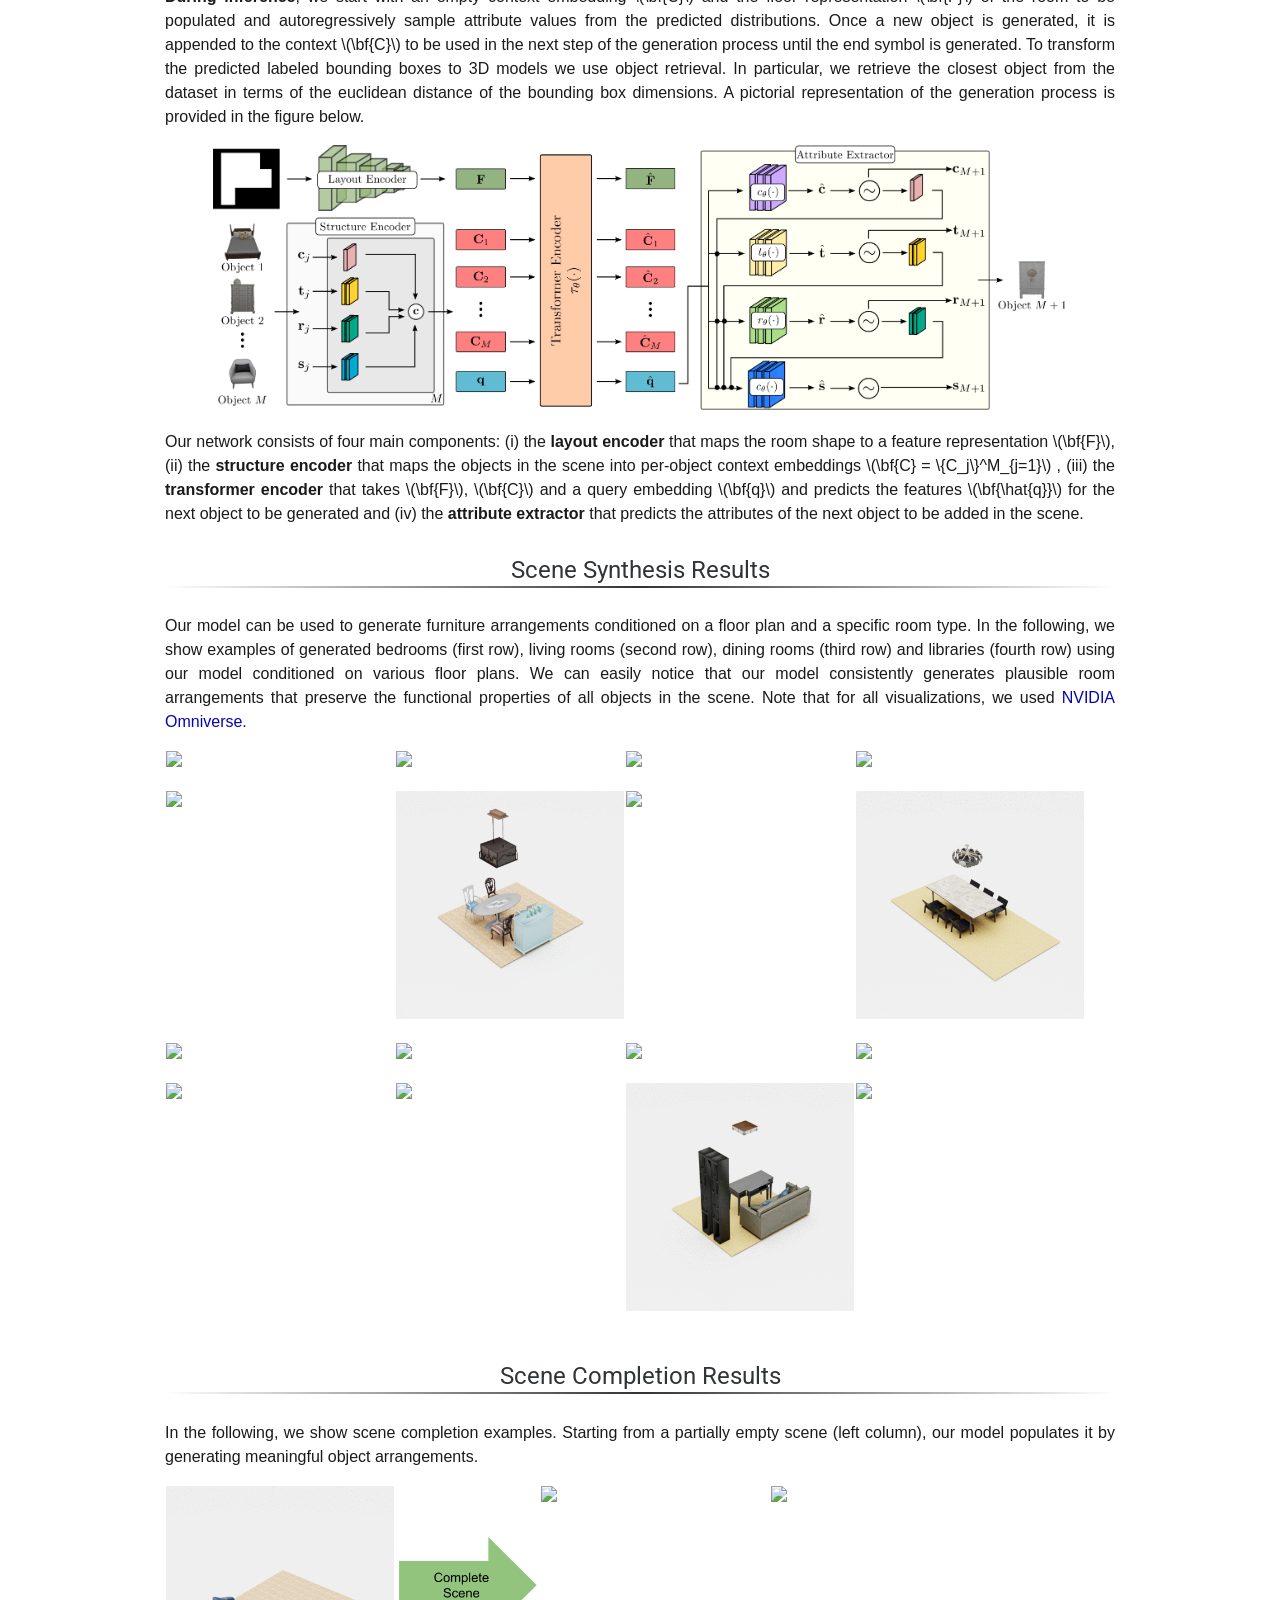
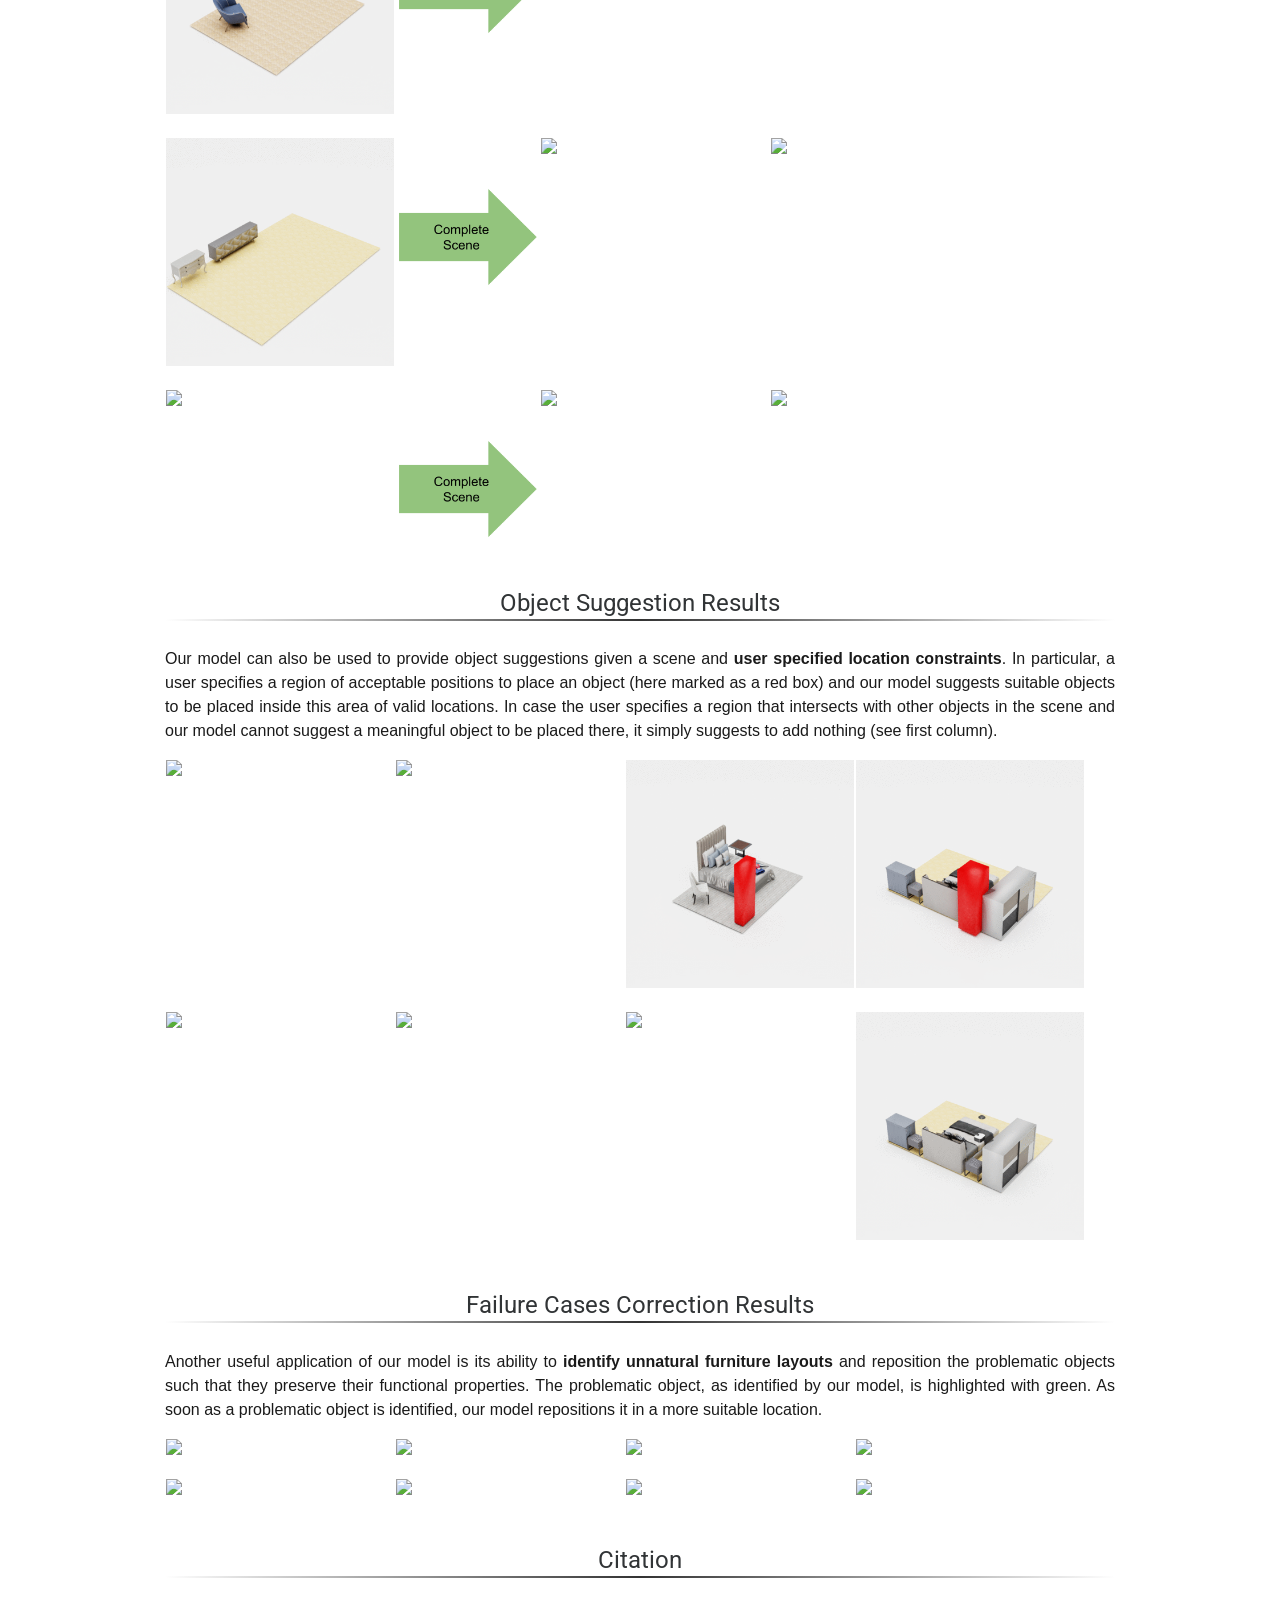
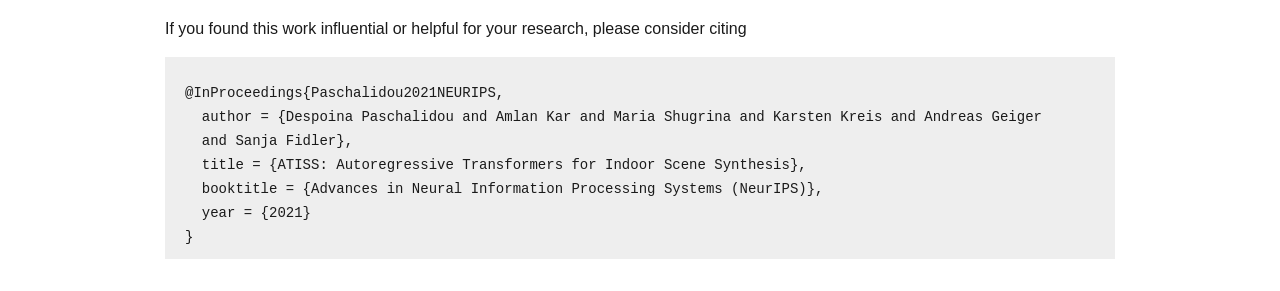
==== commit 113608f6: "Add top banner" ====
--- a/index.html
+++ b/index.html
@@ -86,6 +86,12 @@
         </style>
     </head>
     <body>
+        <div class="topnav" id="myTopnav">
+            <div>
+                <a href="https://www.nvidia.com/"><img width="100%" src="assets/nvidia.svg"></a>
+                <a href="https://nv-tlabs.github.io/" ><strong>Toronto AI Lab</strong></a>
+            </div>
+        </div>
         <div class="section">
             <h1 class="project-title">
                 ATISS: Autoregressive Transformers for Indoor Scene Synthesis
--- a/style_project_page.css
+++ b/style_project_page.css
@@ -9,11 +9,39 @@
     -moz-hyphens: auto;
     -webkit-hyphens: auto;
     hyphens: auto;
+    padding-top: 0px;
+    margin-top: 0px;
 }
 a {
     text-decoration: none;
     color: #0505af;
 }
+
+.topnav {
+    background-color: #EEEEEE;
+    overflow: hidden;
+}
+
+.topnav div {
+    max-width: 950px;
+    margin: 0 auto;
+}
+
+.topnav a {
+    display: inline-block;
+    color: black;
+    text-align: center;
+    vertical-align: middle;
+    padding: 14px 16px;
+    text-decoration: none;
+    font-size: 16px;
+}
+
+.topnav img {
+    width: 100%;
+    margin: 0px 0px 5px 0px;;
+}
+
 .section {
     max-width: 950px;
     margin: 0 auto;
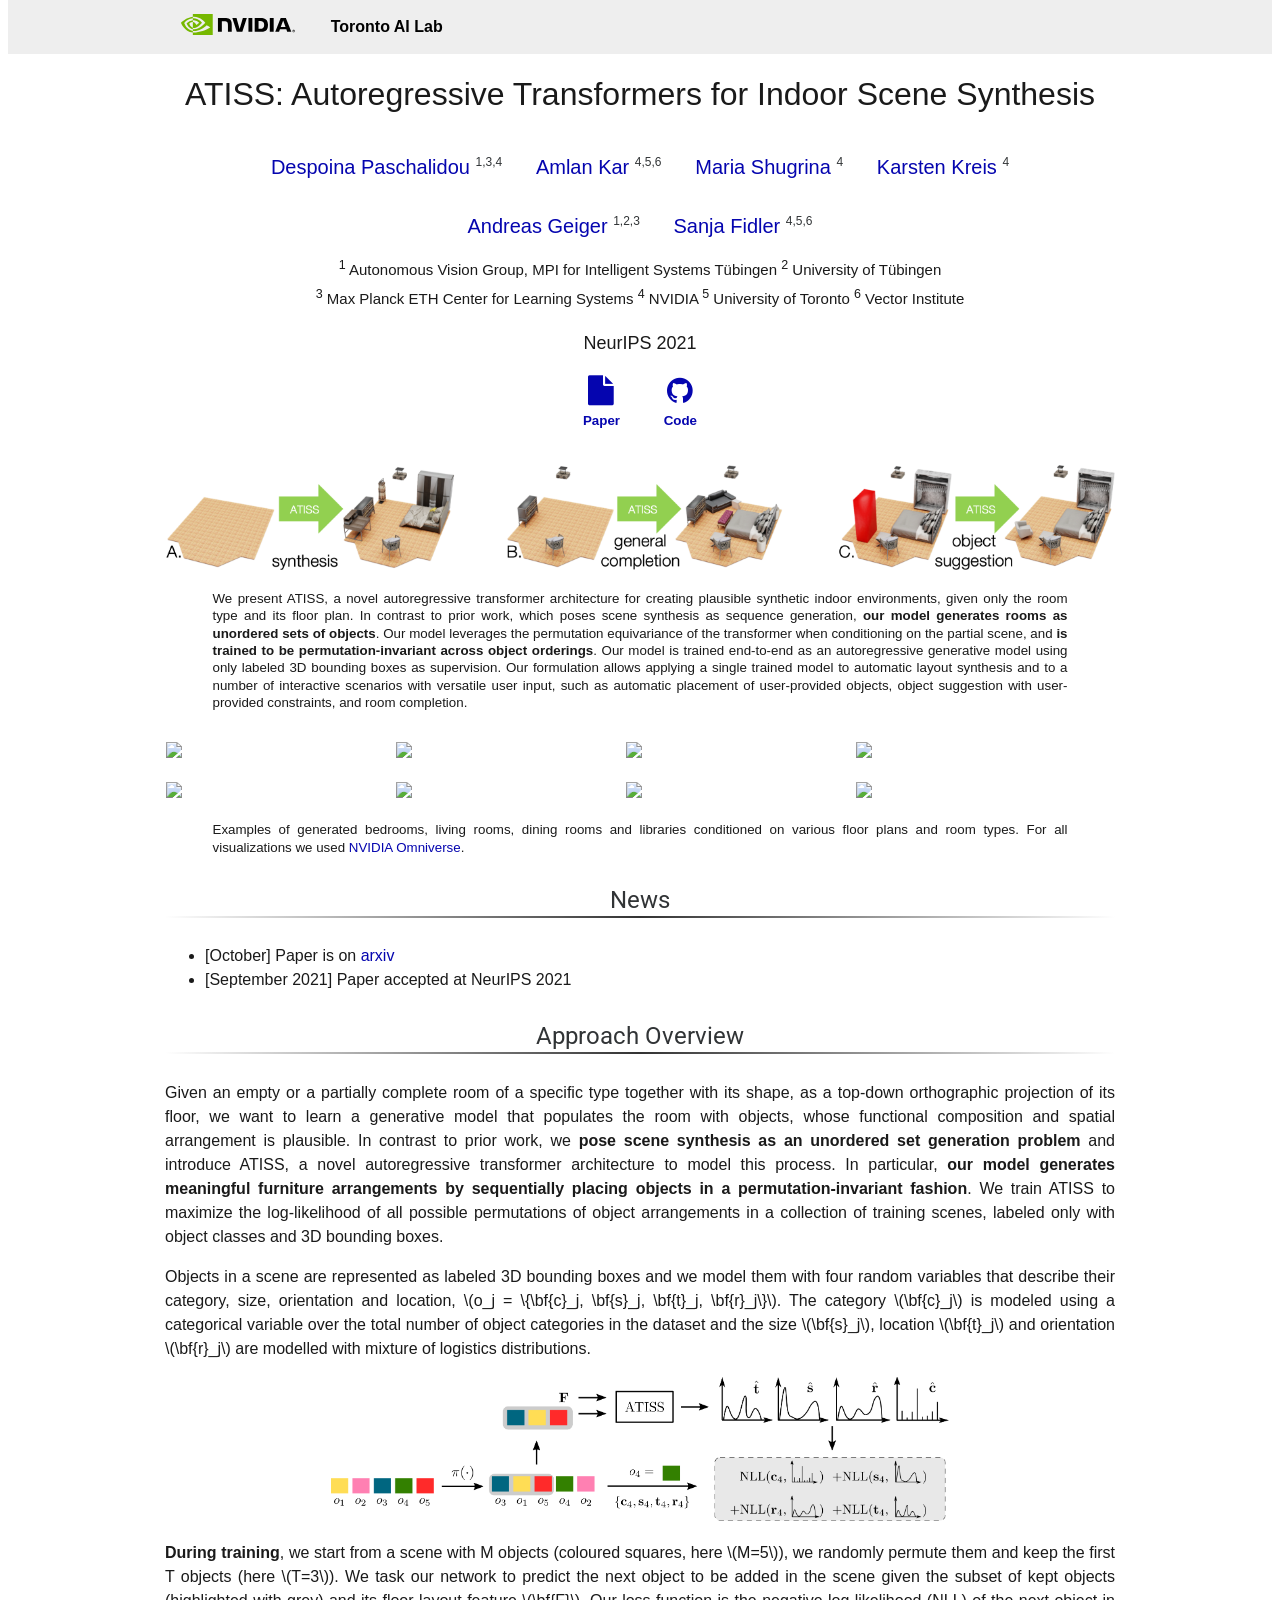
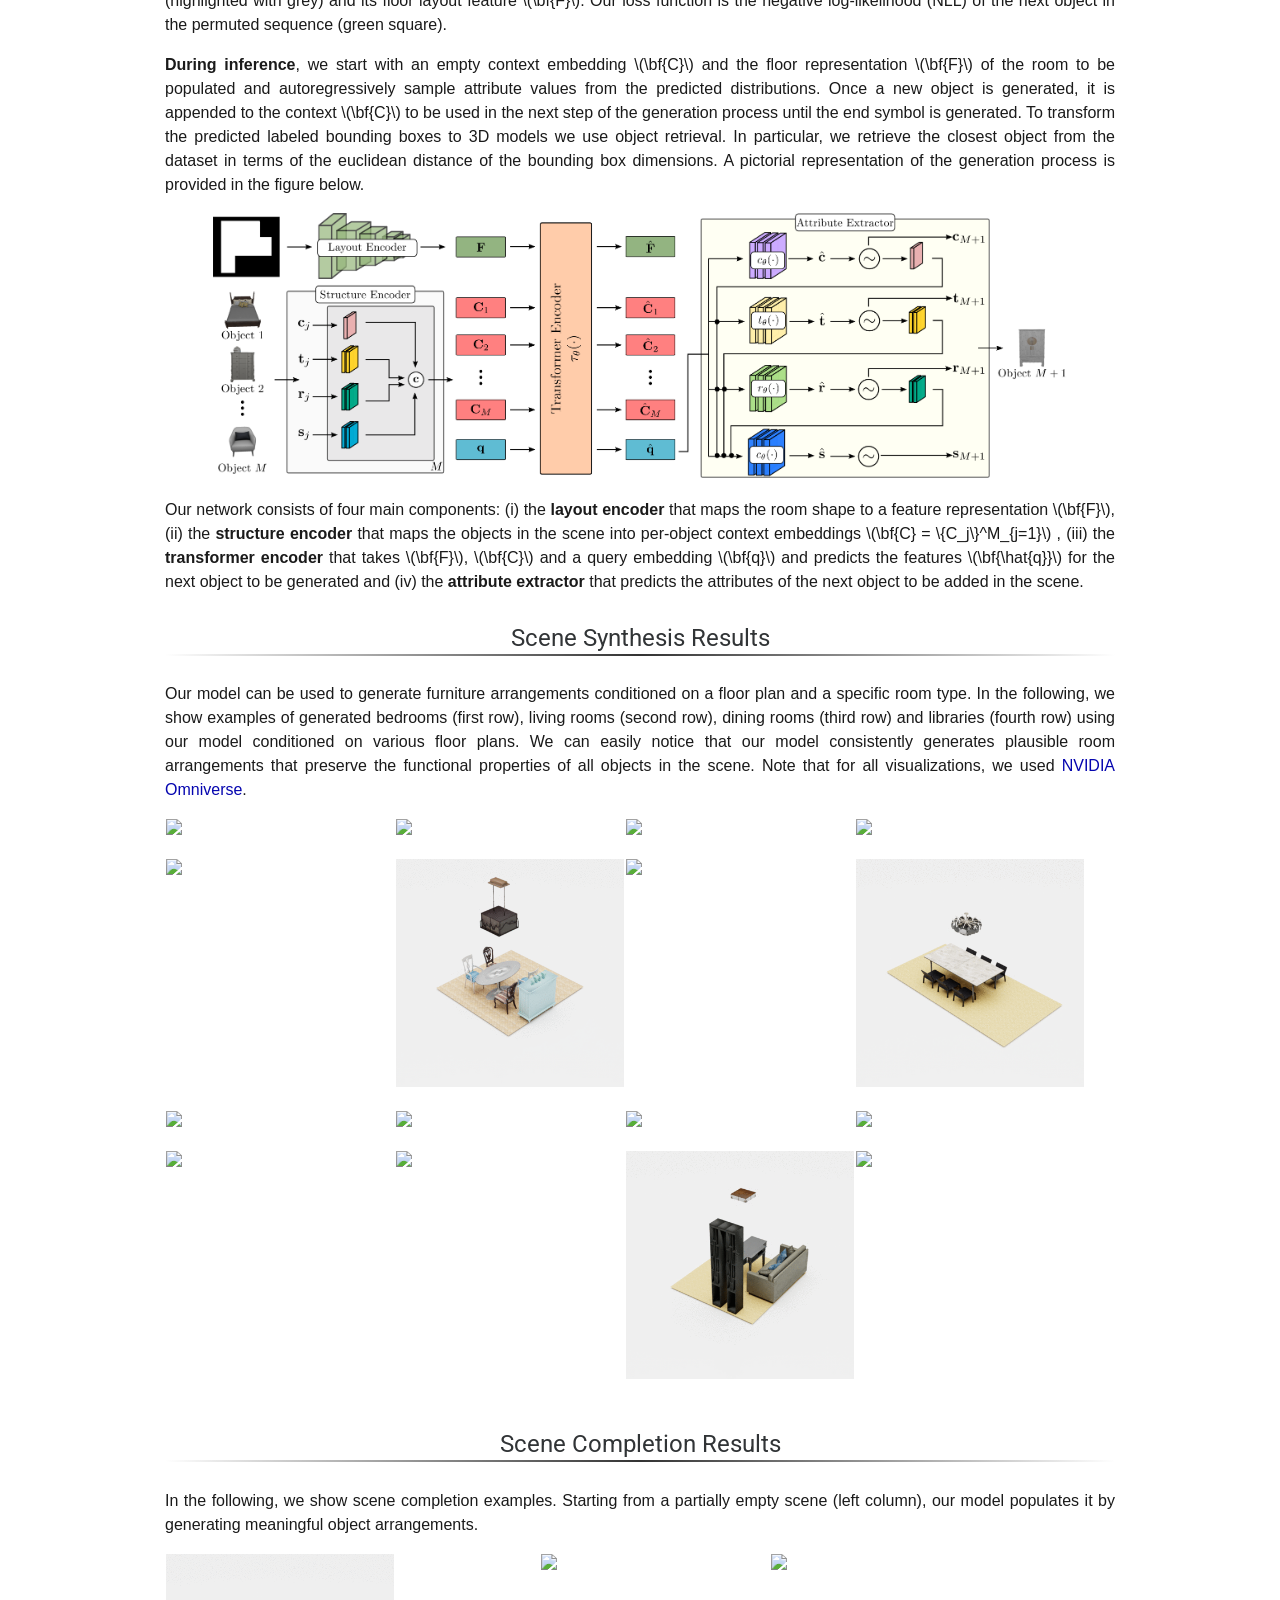
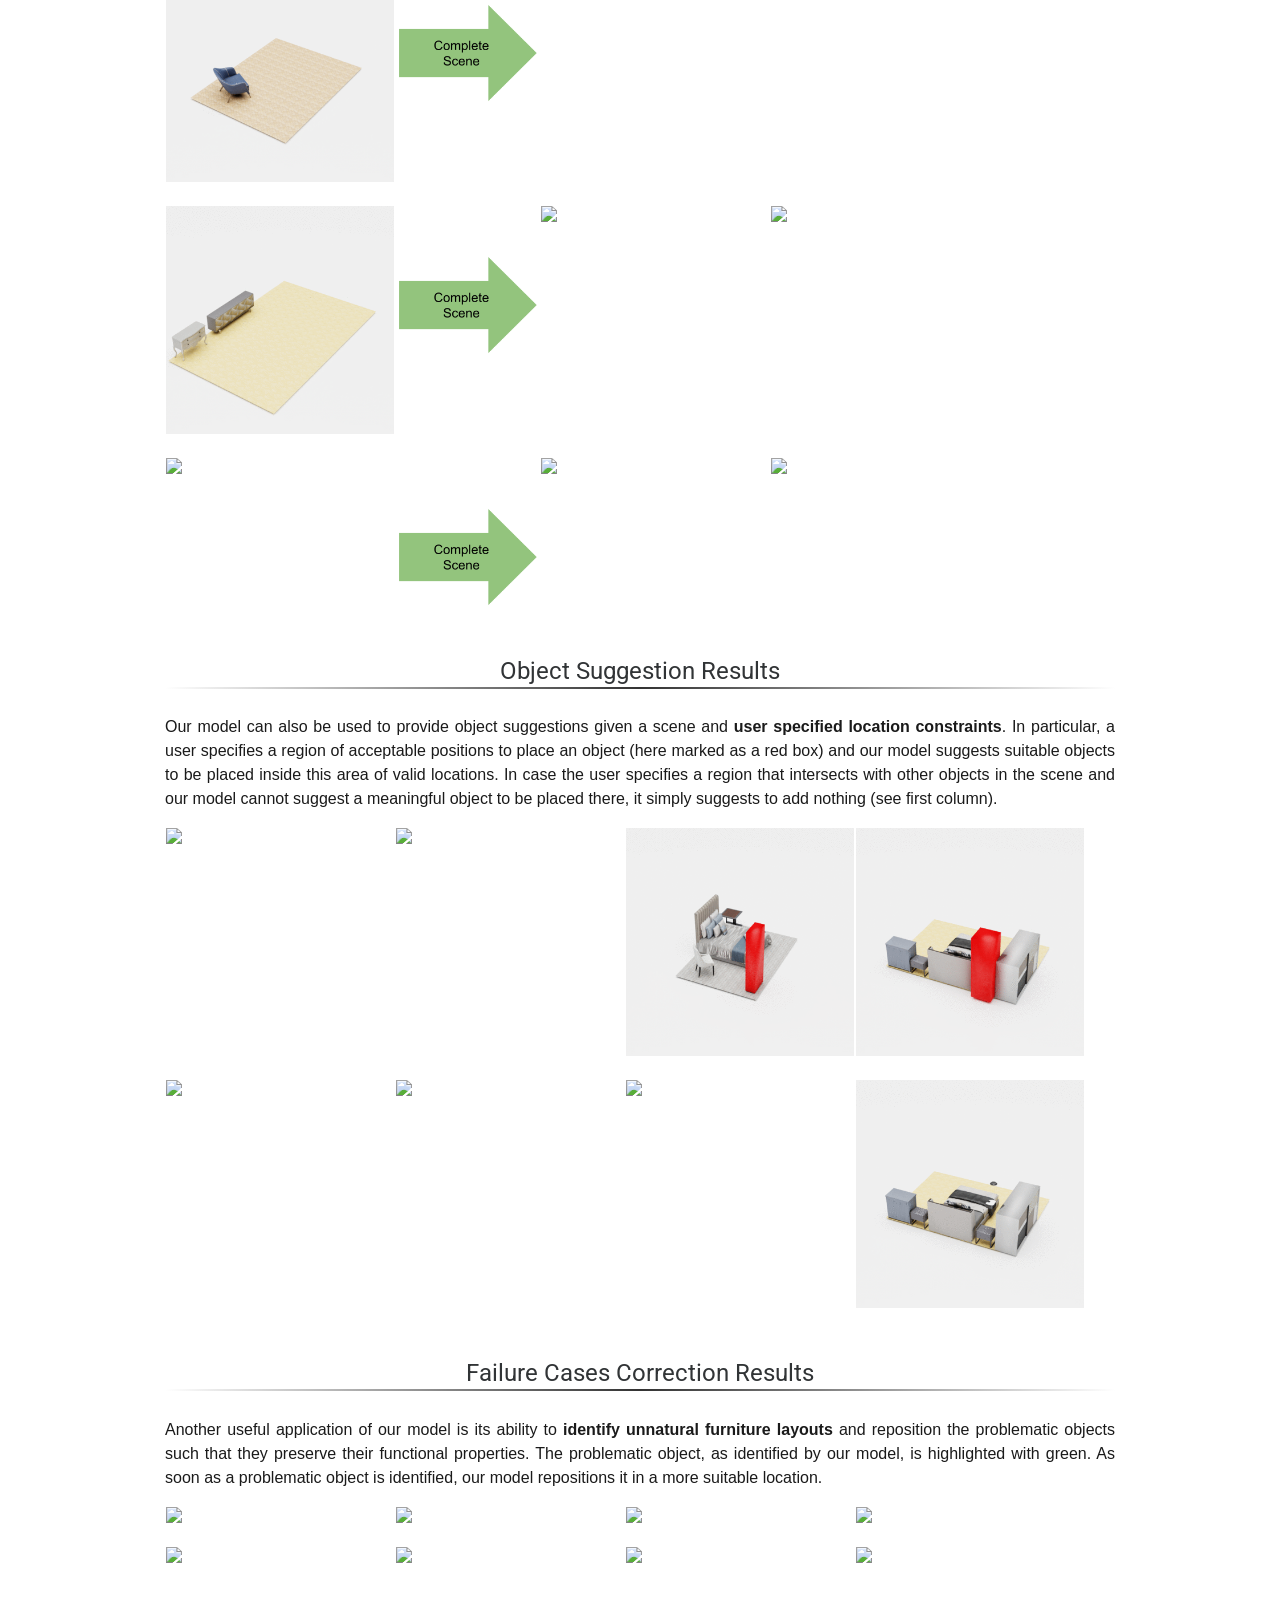
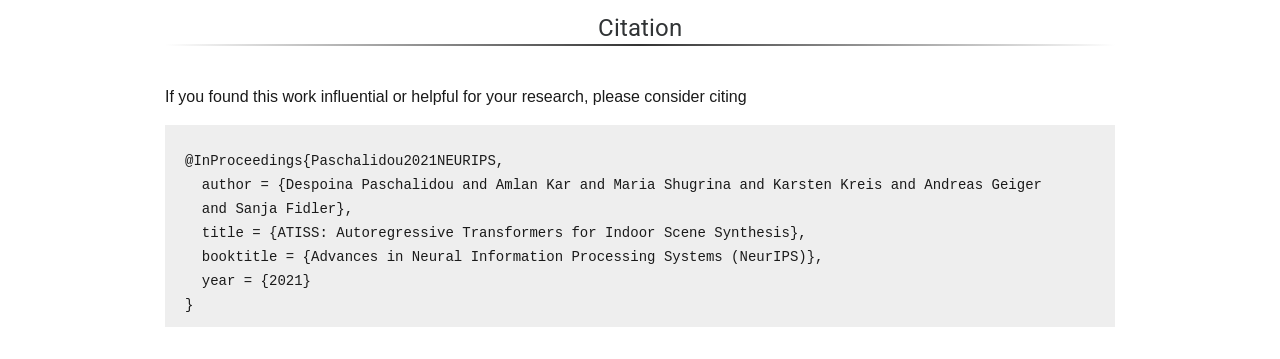
==== commit da09d057: "Add paper link" ====
--- a/index.html
+++ b/index.html
@@ -127,13 +127,12 @@
                 <span><sup>6</sup> Vector Institute</span>
             </div>
 
-            <!--<div class="project-conference">
-                CVPR 2021
-            </div>
-            -->
+            <div class="project-conference">
+                NeurIPS 2021
+            </div>
 
             <div class="project-icons">
-                <a href="#">
+                <a href="https://arxiv.org/pdf/2110.03675.pdf">
                     <i class="fa fa-file"></i> <br/>
                     Paper
                 </a>
@@ -205,6 +204,9 @@
             <div class="section-title">News</div>
             <div class="content">
                 <ul>
+                    <li>[October] Paper is on
+                        <a href="https://arxiv.org/pdf/2110.03675.pdf">arxiv</a>
+                    </li>
                     <li>[September 2021] Paper accepted at NeurIPS 2021 </li>
                 </ul>
             </div>
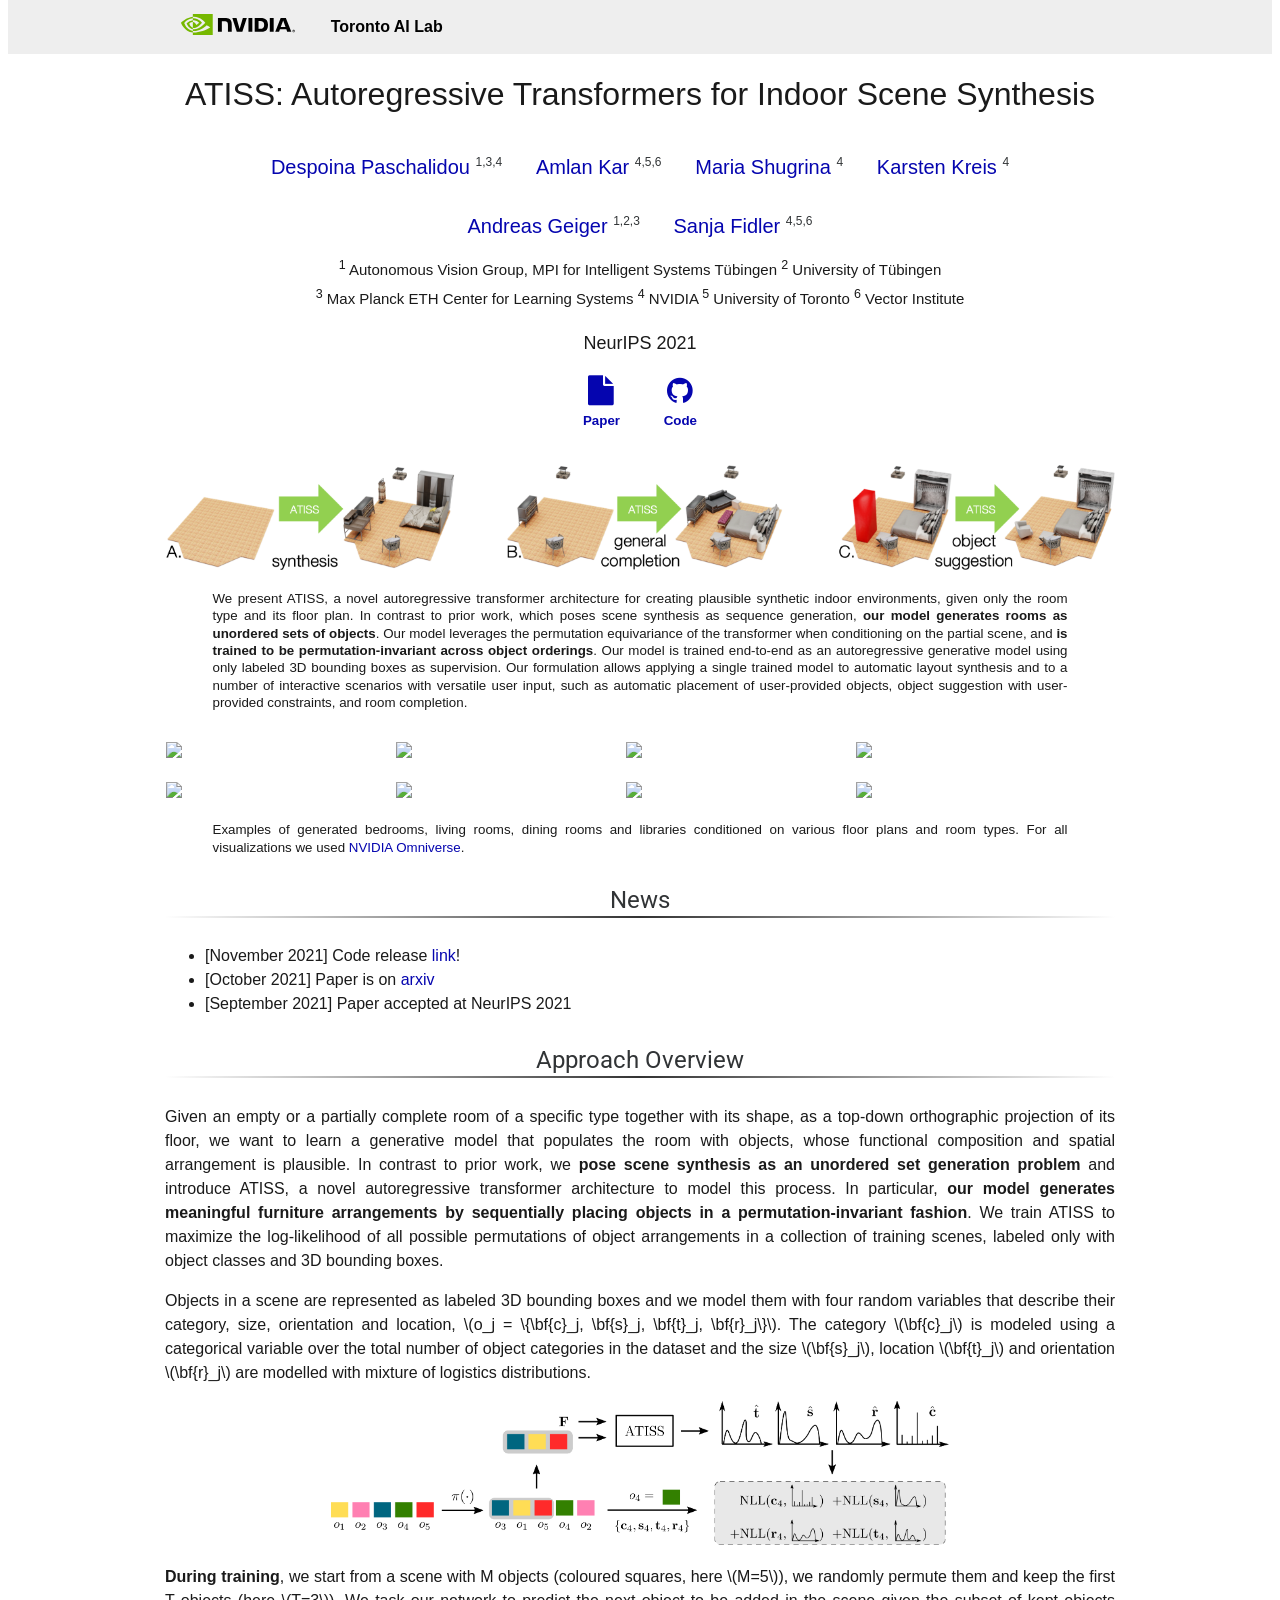
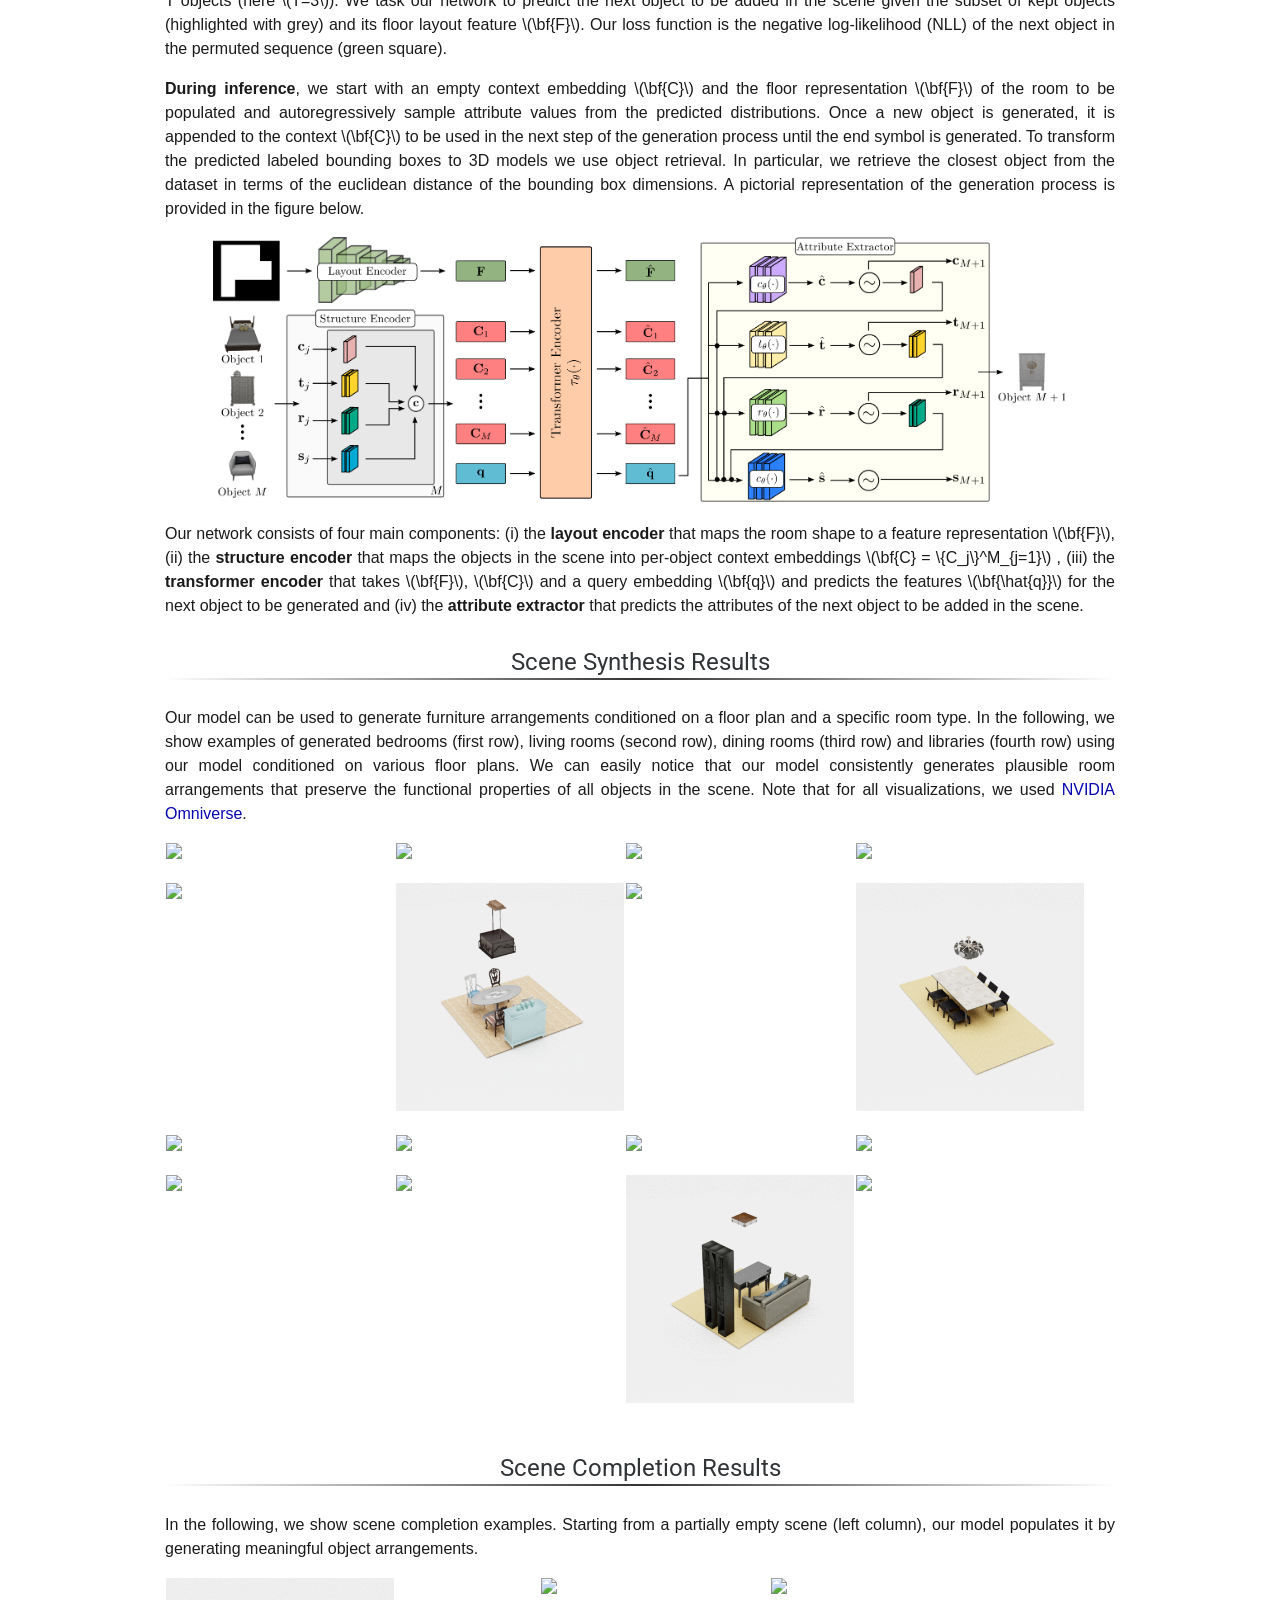
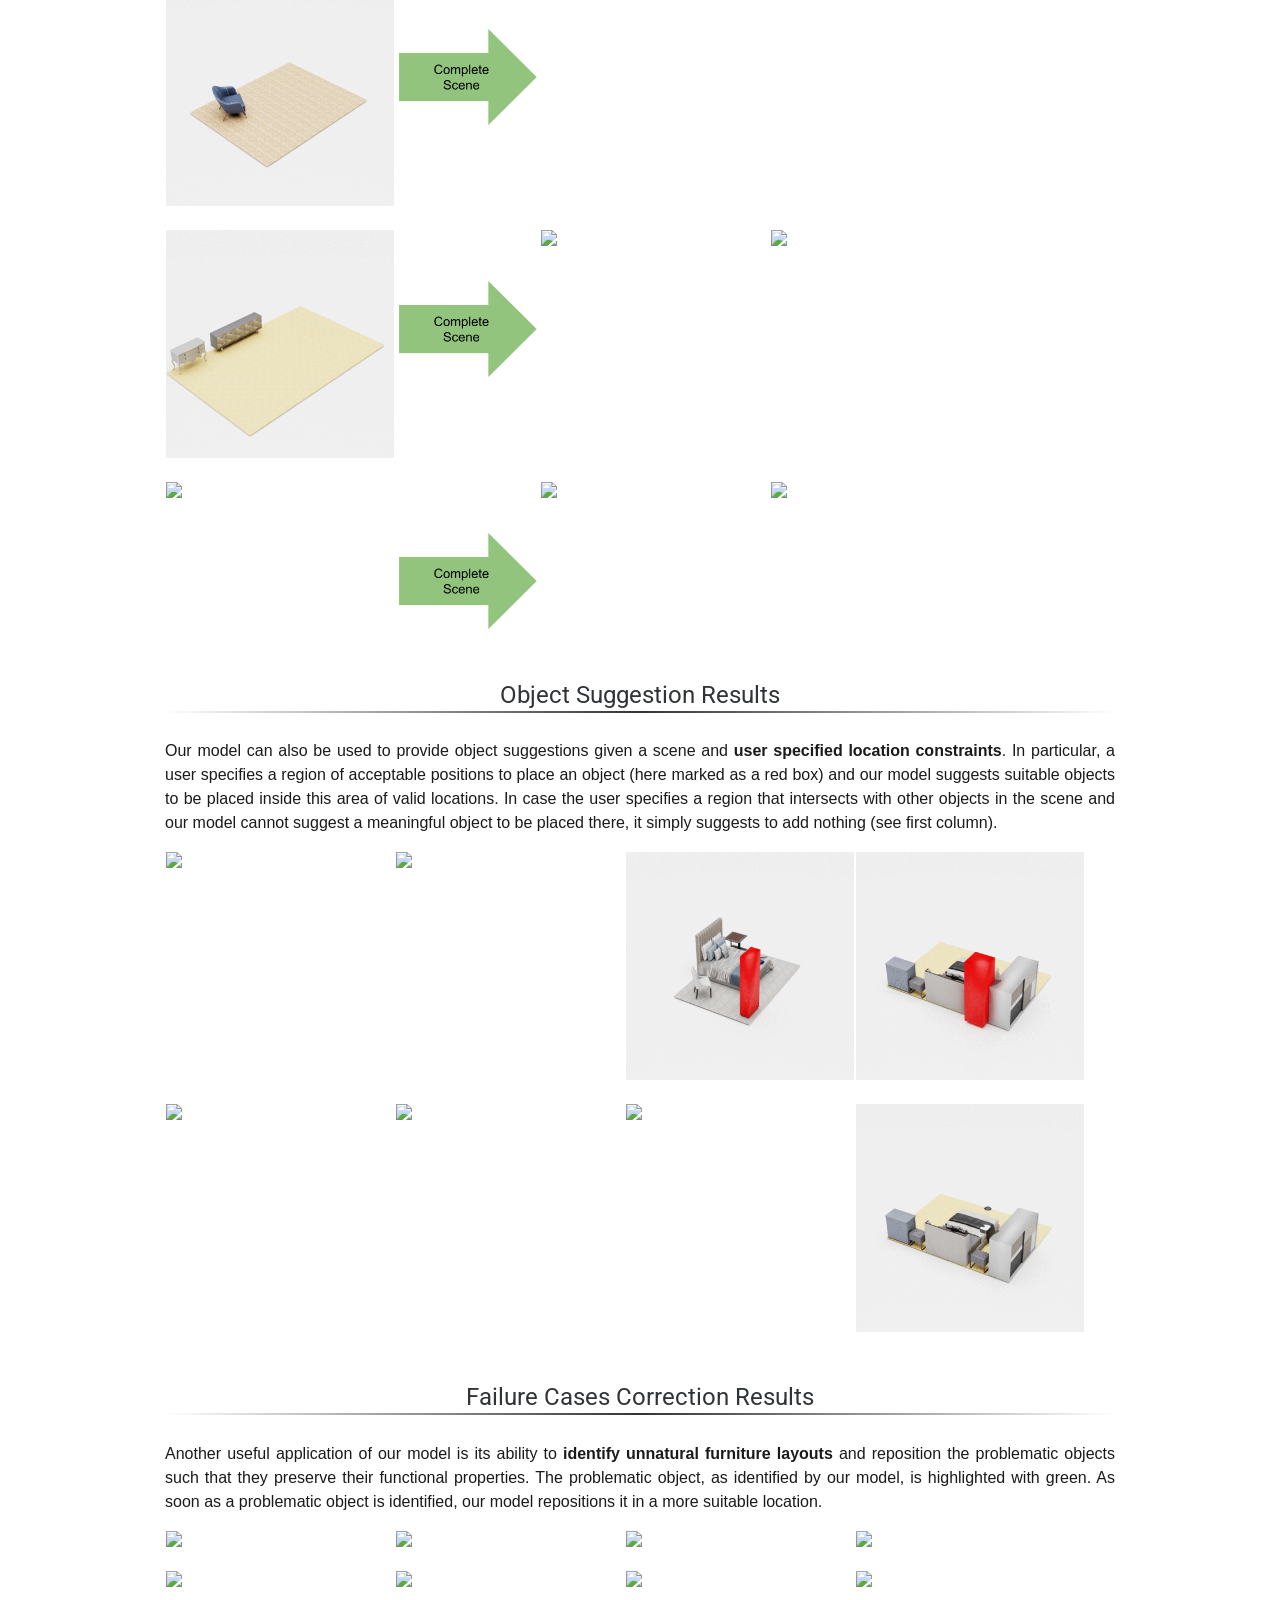
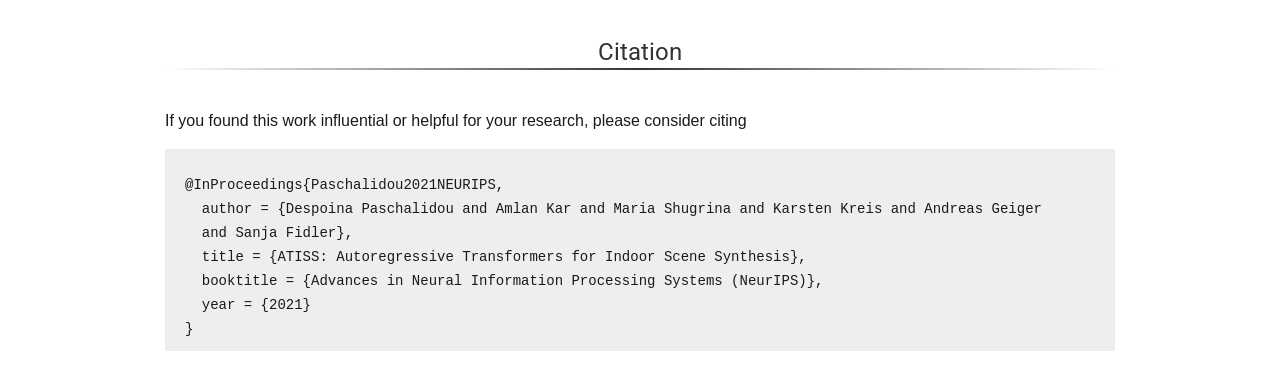
==== commit 9cc486e7: "Add code links" ====
--- a/index.html
+++ b/index.html
@@ -136,7 +136,7 @@
                     <i class="fa fa-file"></i> <br/>
                     Paper
                 </a>
-                <a href="#">
+                <a href="https://github.com/nv-tlabs/atiss">
                     <i class="fa fa-github"></i> <br/>
                     Code
                 </a>
@@ -204,7 +204,10 @@
             <div class="section-title">News</div>
             <div class="content">
                 <ul>
-                    <li>[October] Paper is on
+                    <li>[November 2021] Code release
+                        <a href="https://github.com/nv-tlabs/atiss">link</a>!
+                    </li>
+                    <li>[October 2021] Paper is on
                         <a href="https://arxiv.org/pdf/2110.03675.pdf">arxiv</a>
                     </li>
                     <li>[September 2021] Paper accepted at NeurIPS 2021 </li>
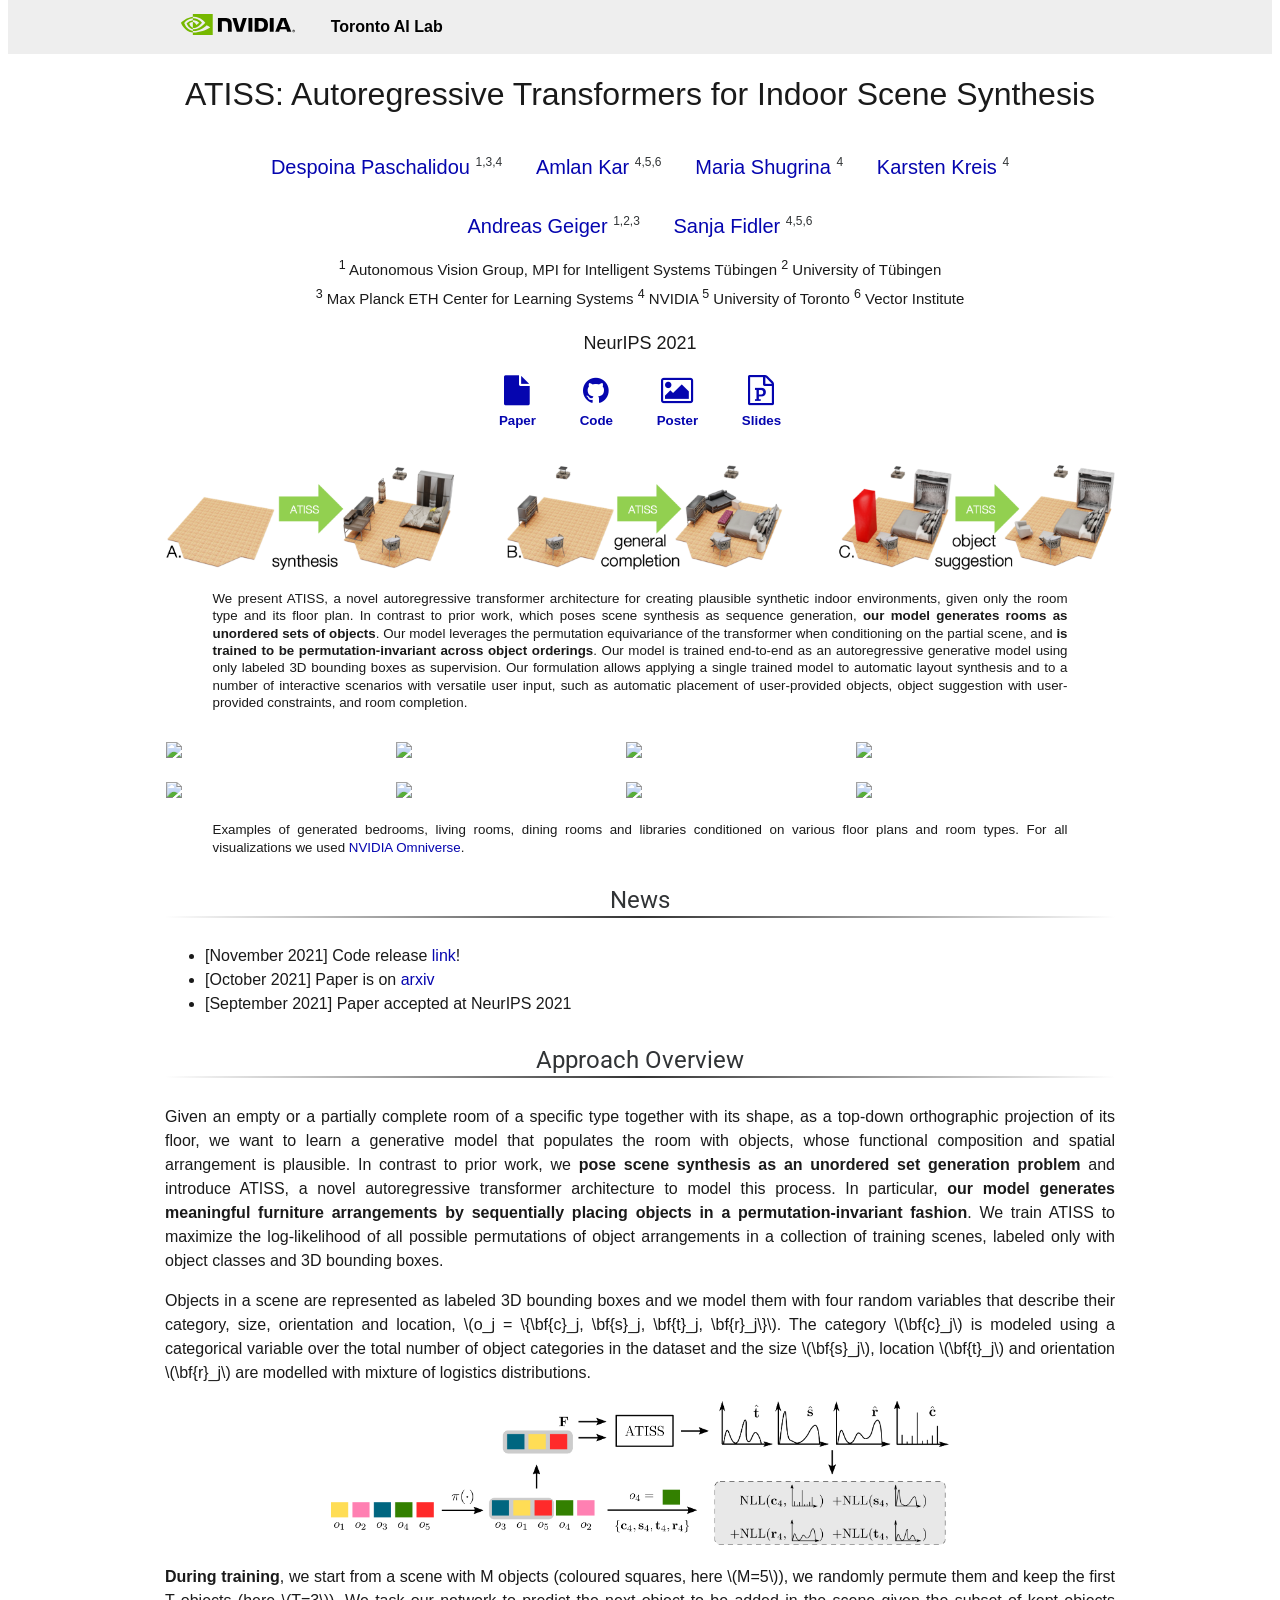
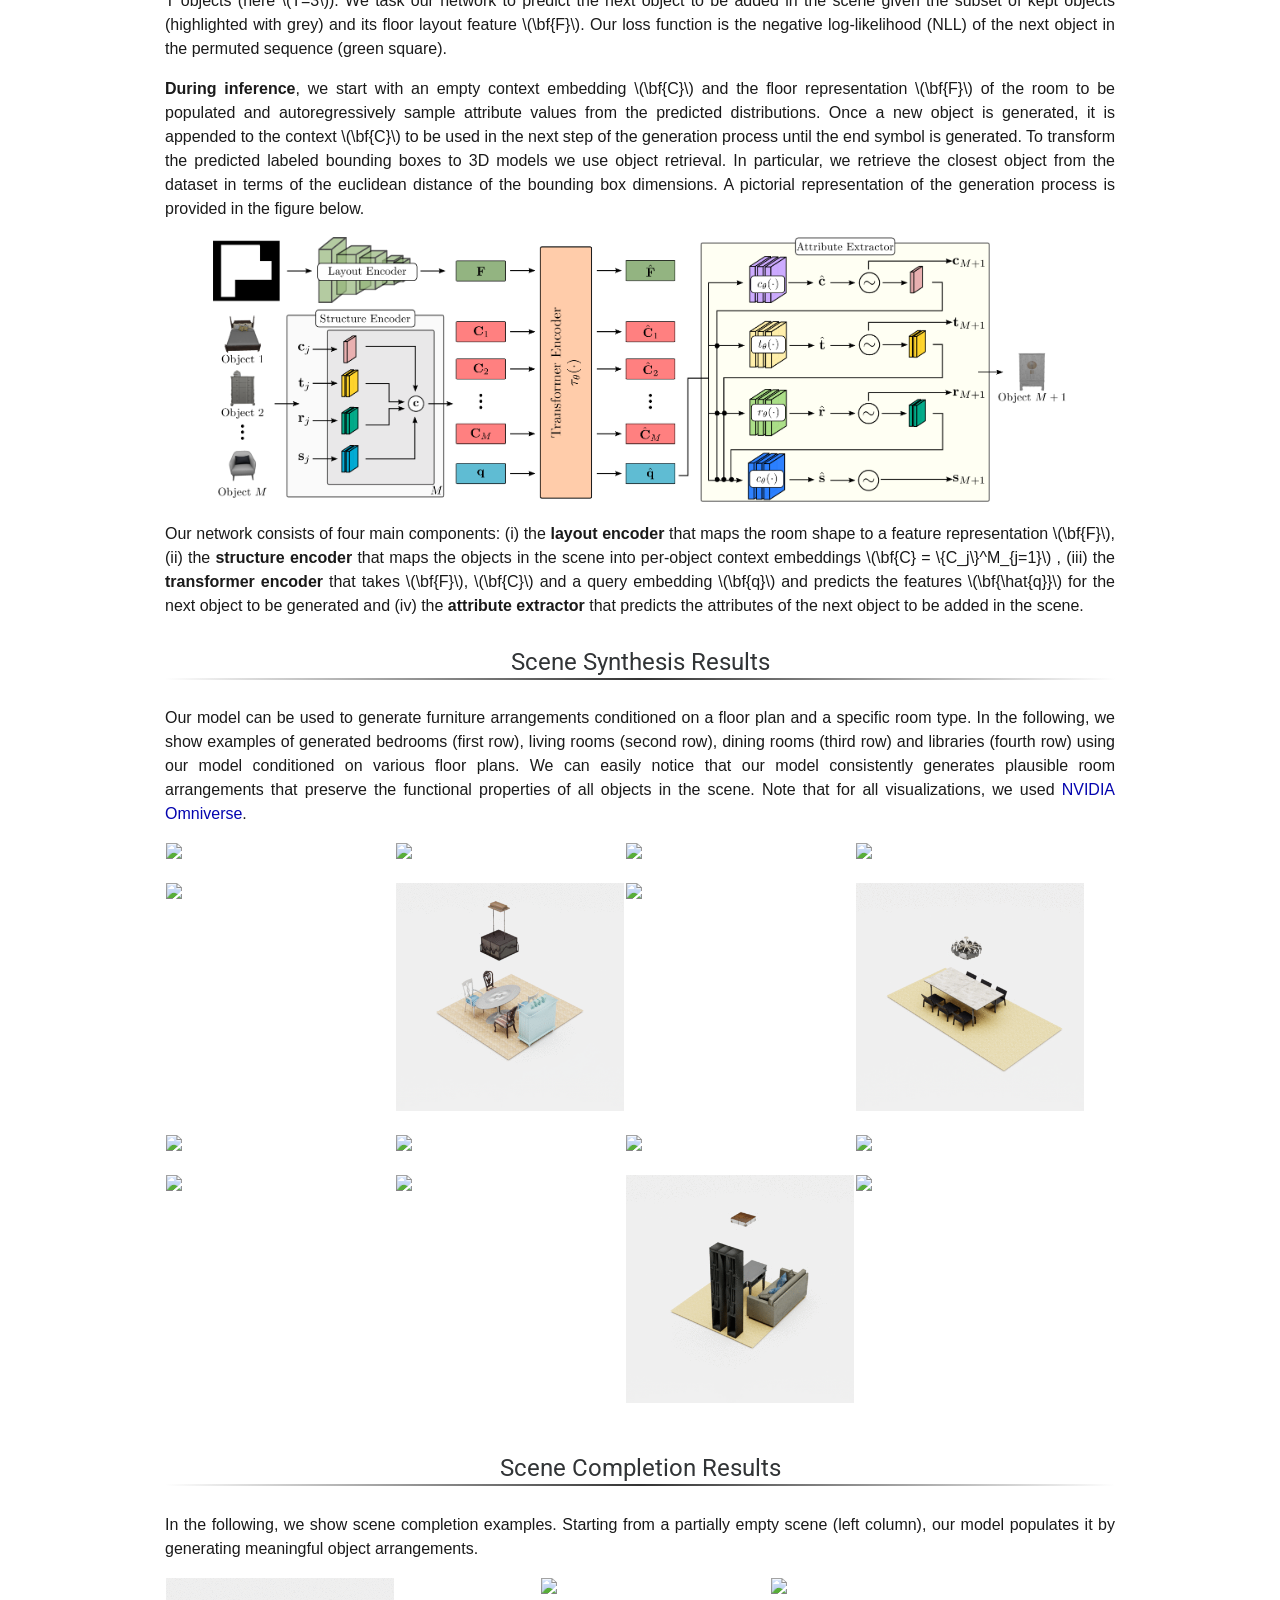
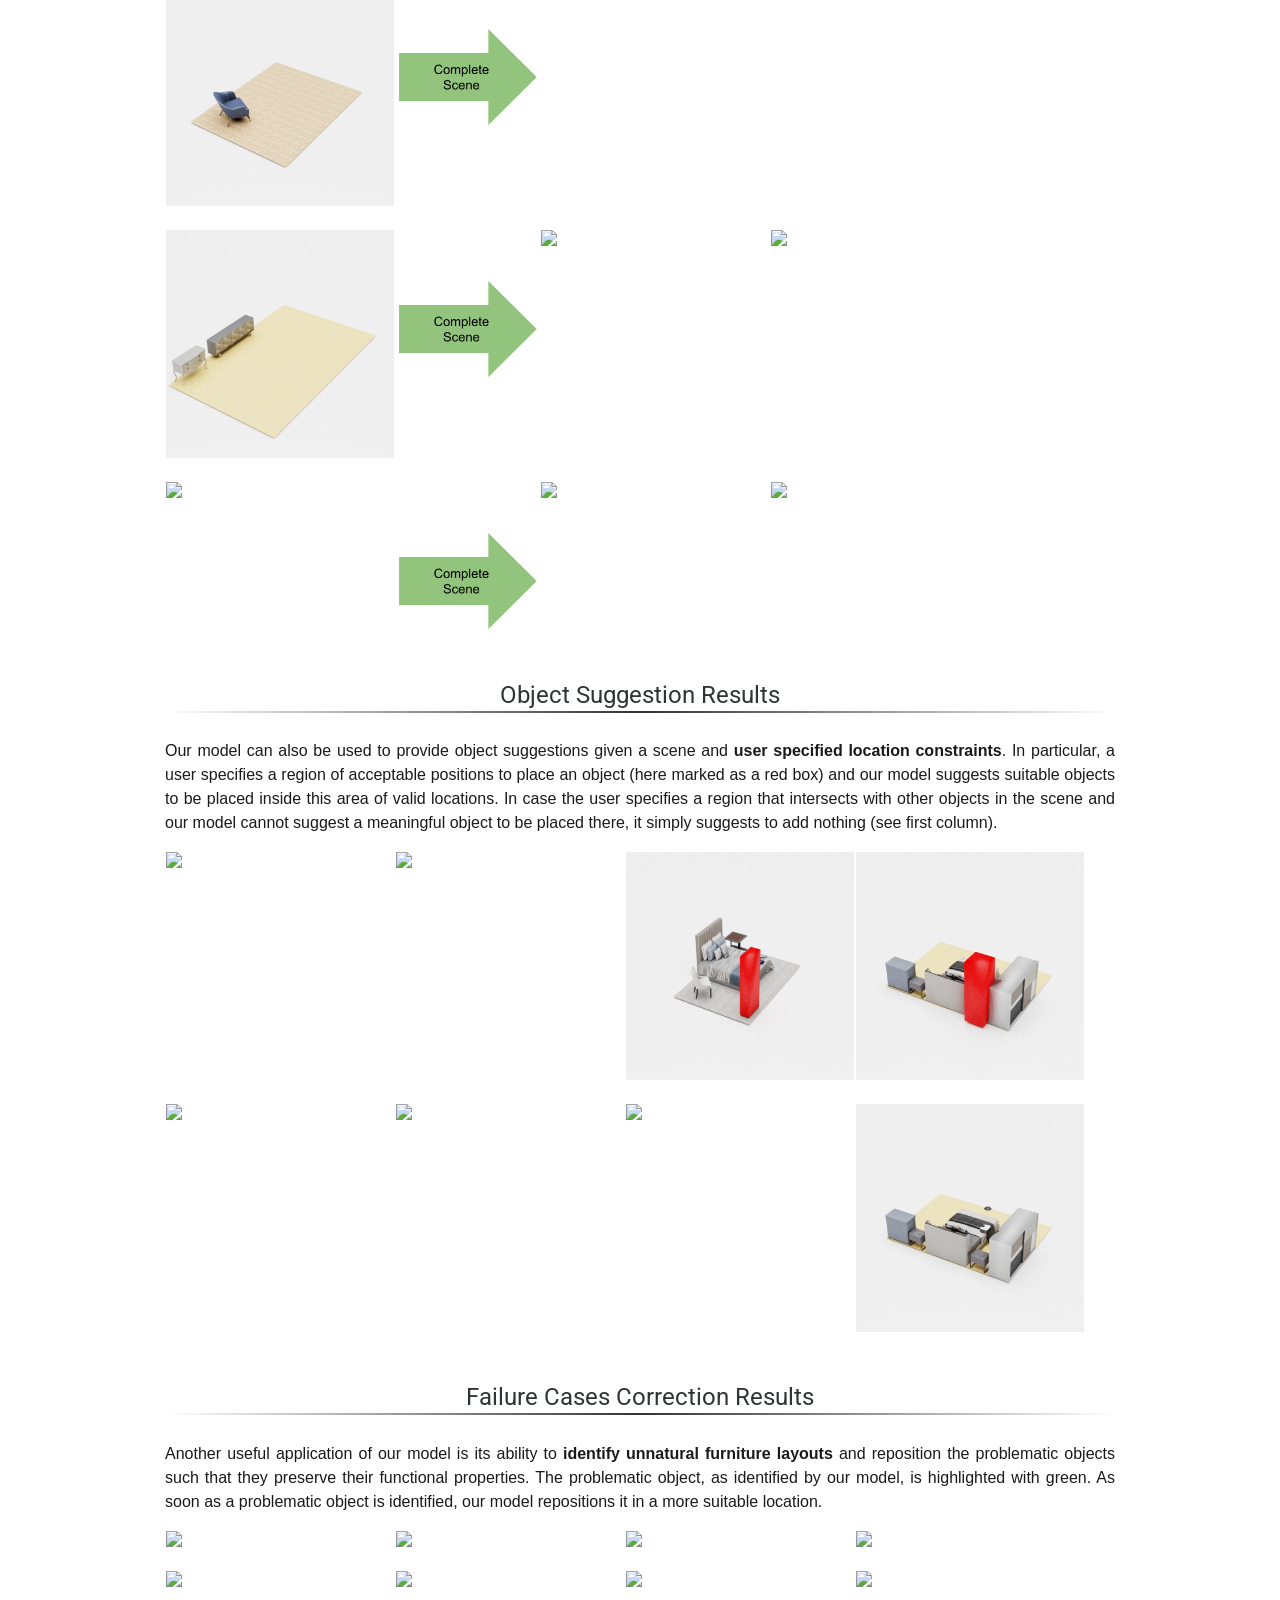
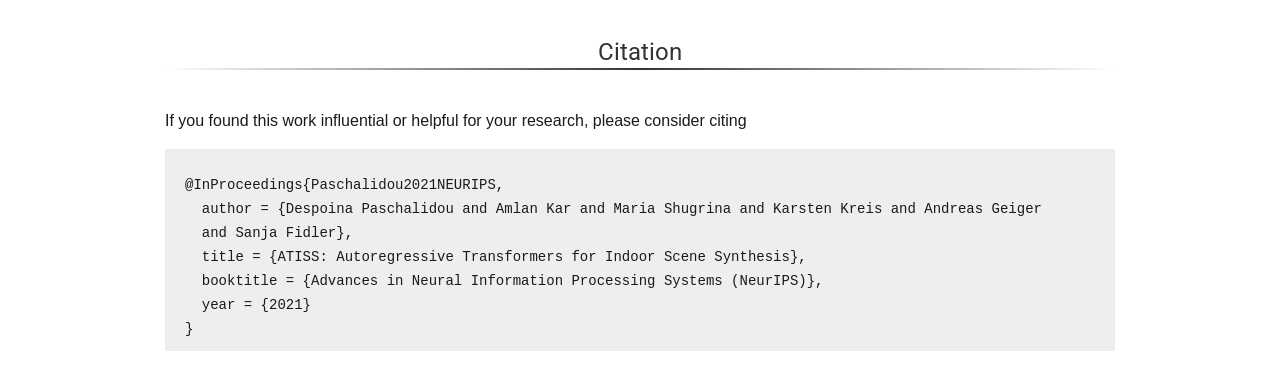
==== commit b8b9b929: "Add poster and slides" ====
--- a/index.html
+++ b/index.html
@@ -144,15 +144,15 @@
                     <i class="fa fa-youtube-play"></i> <br/>
                     Video
                 </a>
-                <a href="https://paschalidoud.github.io/data/Paschalidou2021CVPR_poster.pdf">
+                -->
+                <a href="https://paschalidoud.github.io/data/Paschalidou2021NEURIPS_poster.pdf">
                     <i class="fa fa-picture-o"></i> <br/>
                     Poster
                 </a>
-                <a href="http://www.cvlibs.net/publications/Paschalidou2021CVPR_slides.pdf">
+                <a href="https://paschalidoud.github.io/data/Paschalidou2021NEURIPS_slides.pdf">
                     <i class="fa fa-file-powerpoint-o"></i> <br/>
                     Slides
                 </a>
-                -->
                 <!--<a href="https://autonomousvision.github.io/neural-parts/">
                     <i class="fa fa-newspaper-o"></i> <br/>
                     Blog
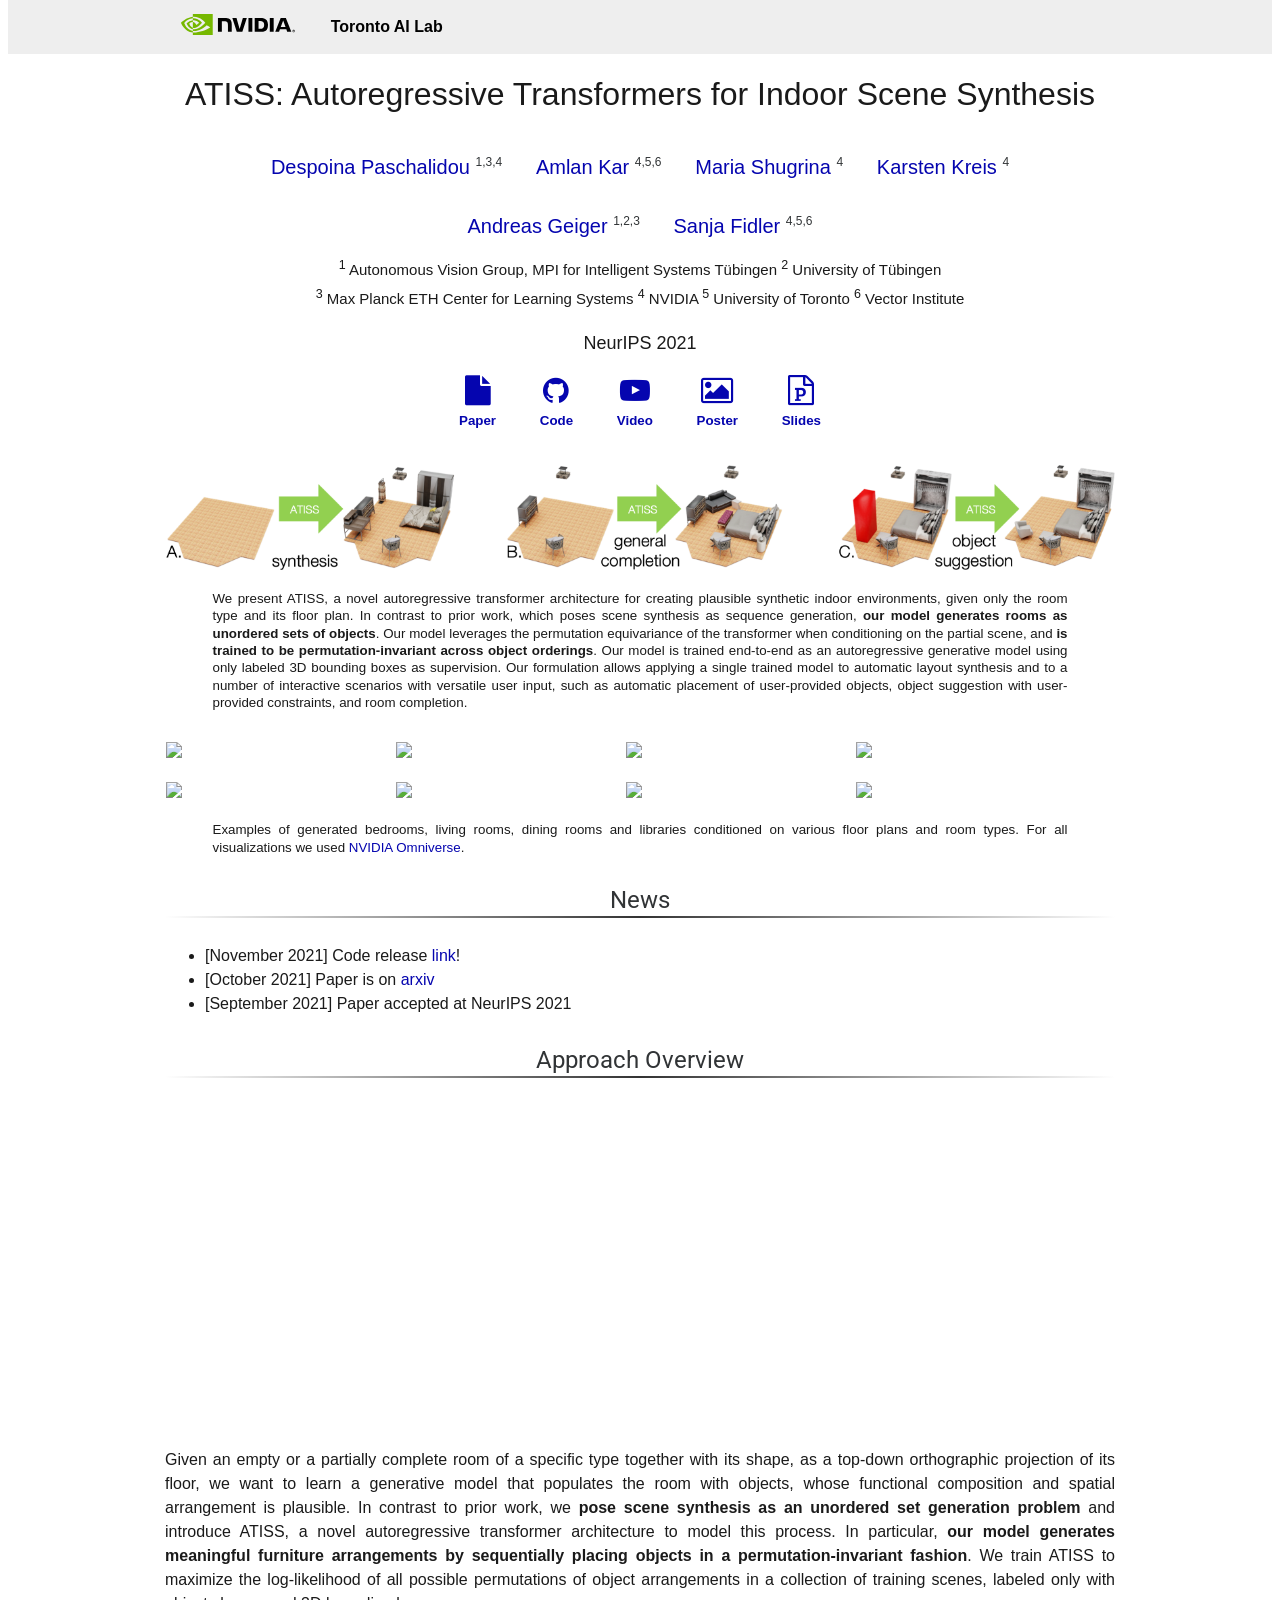
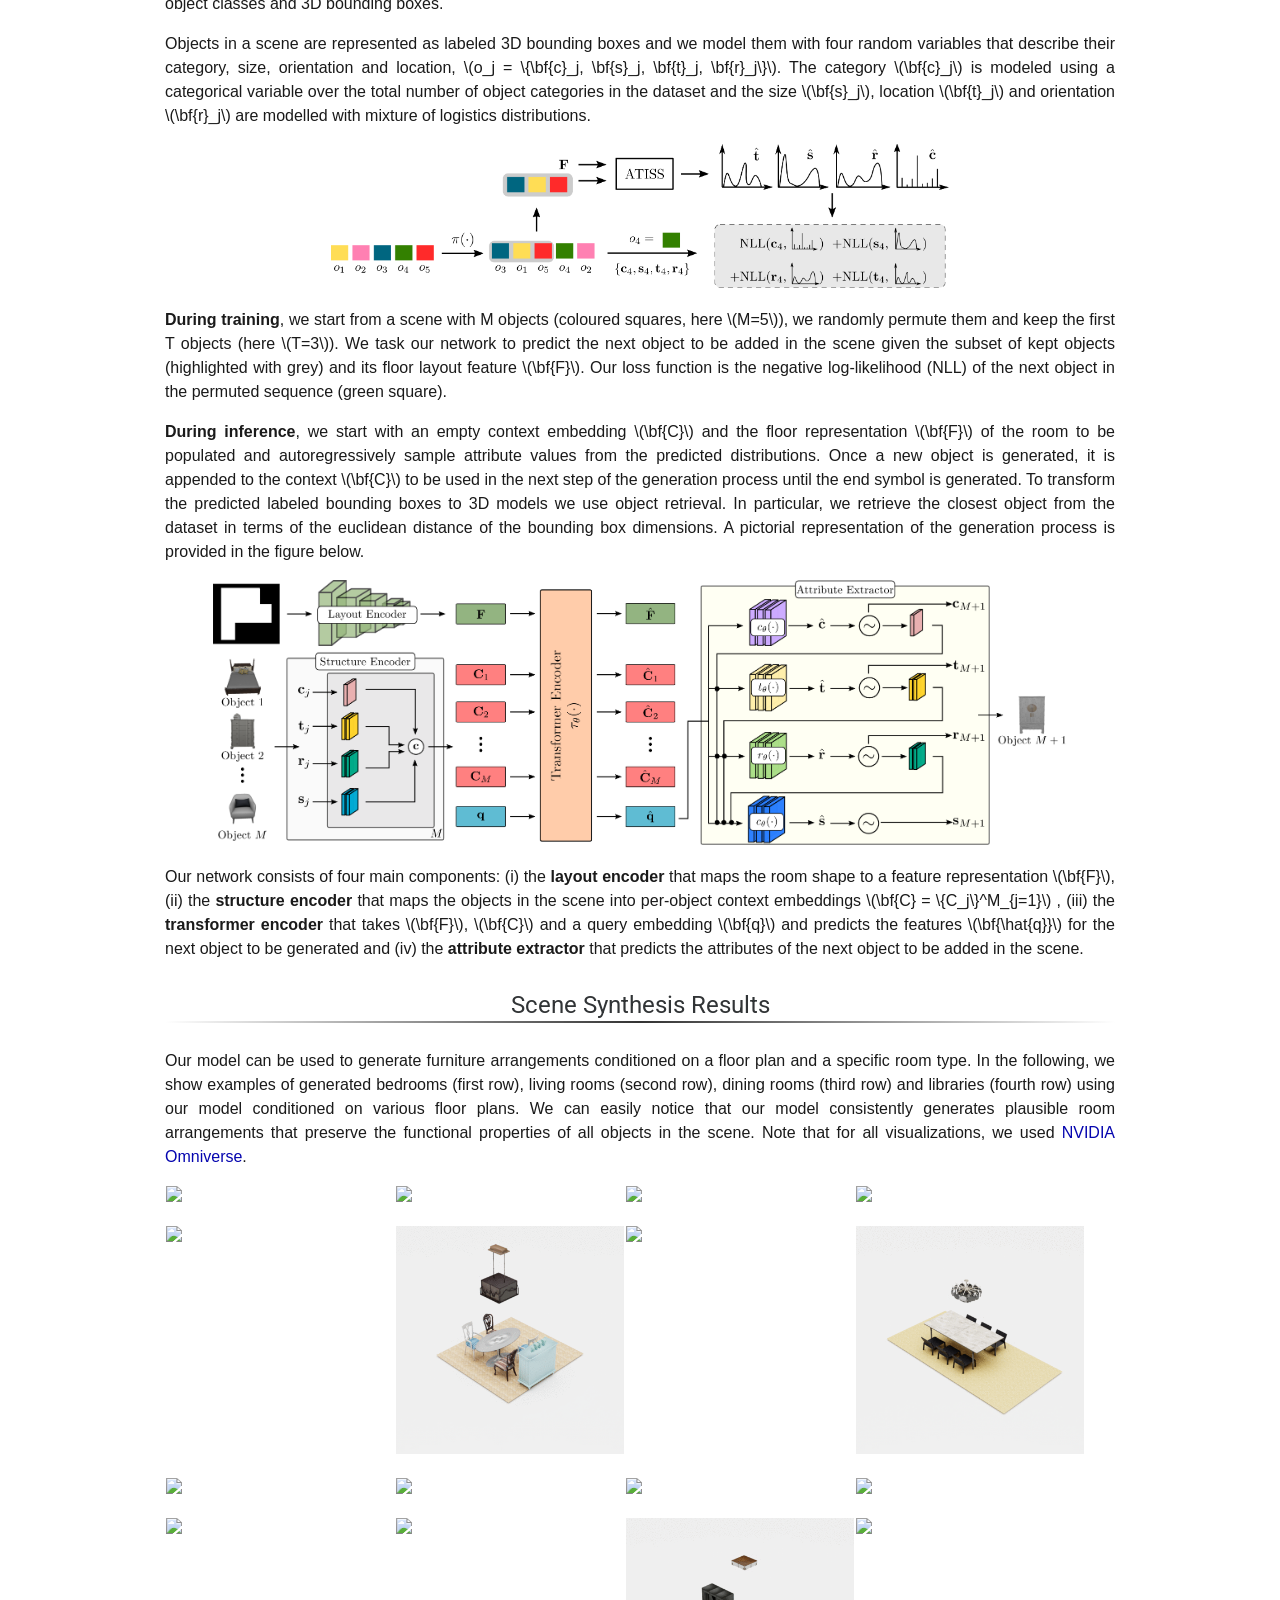
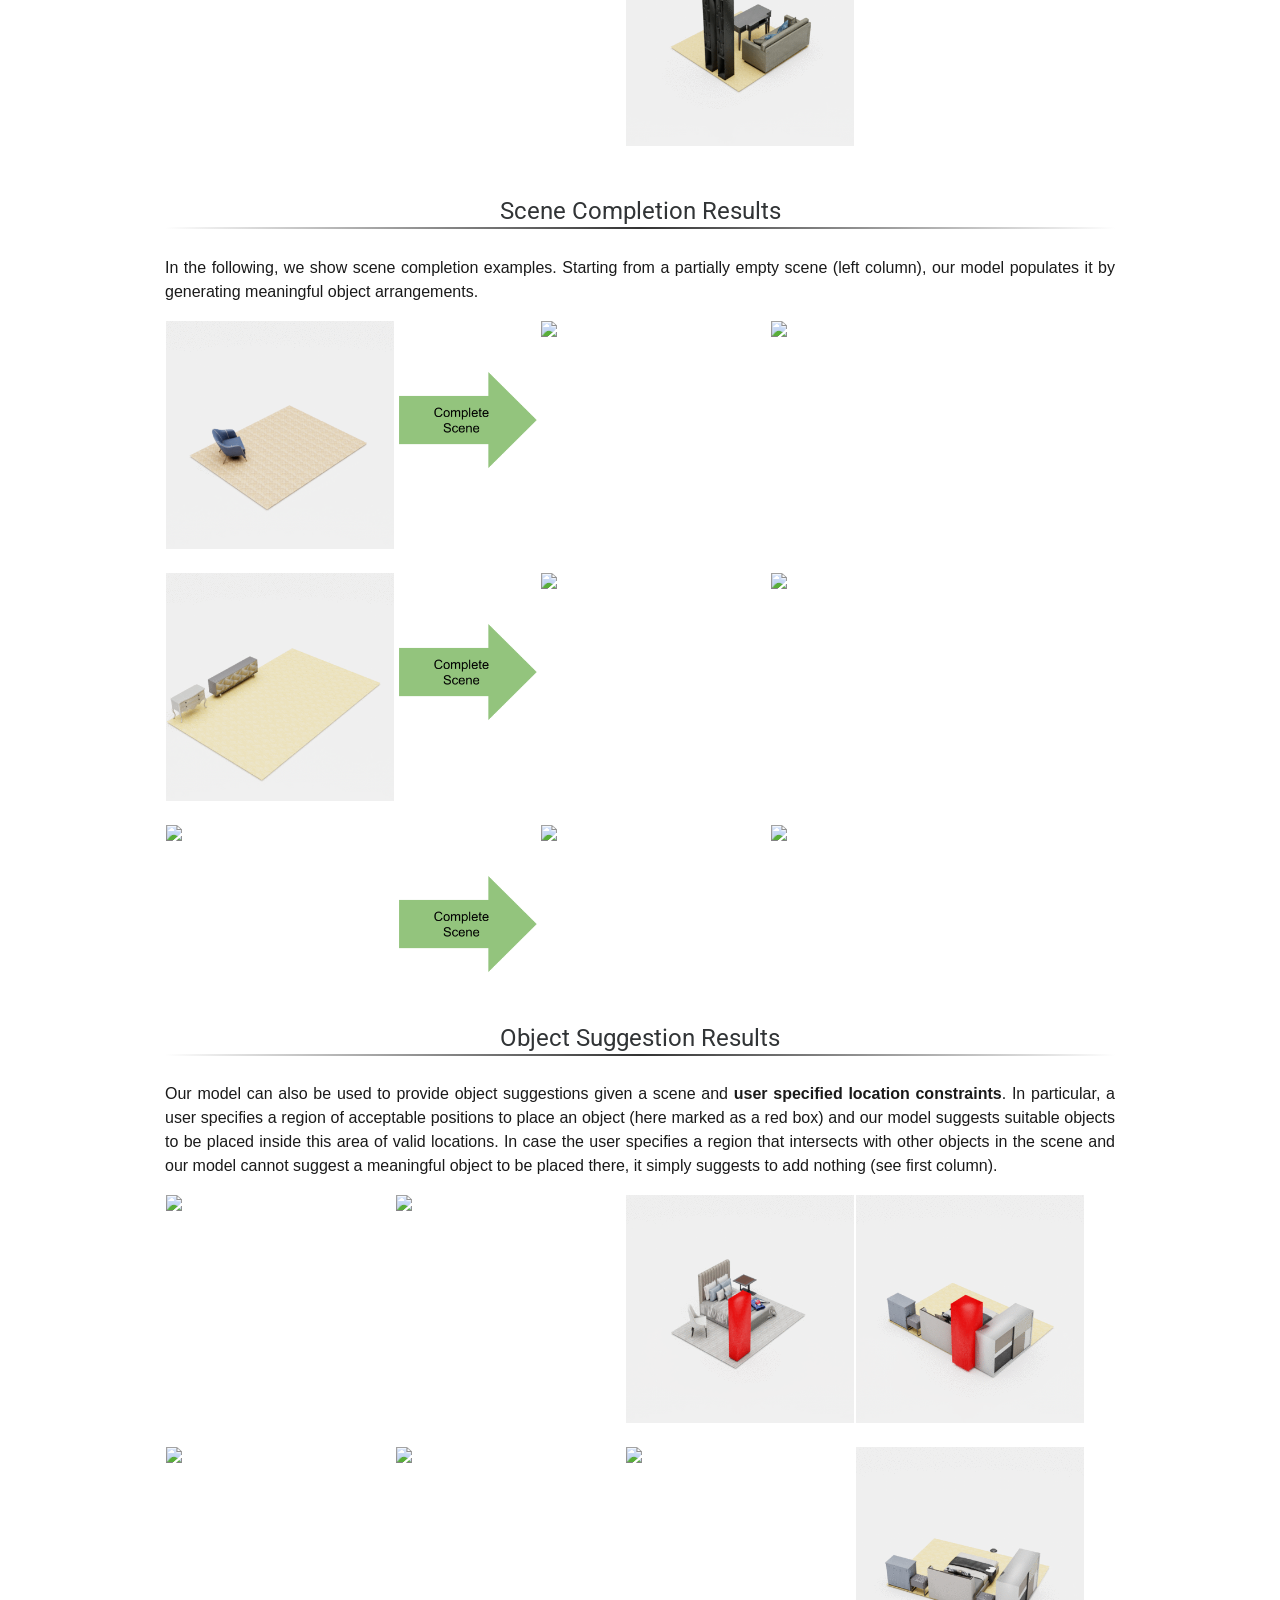
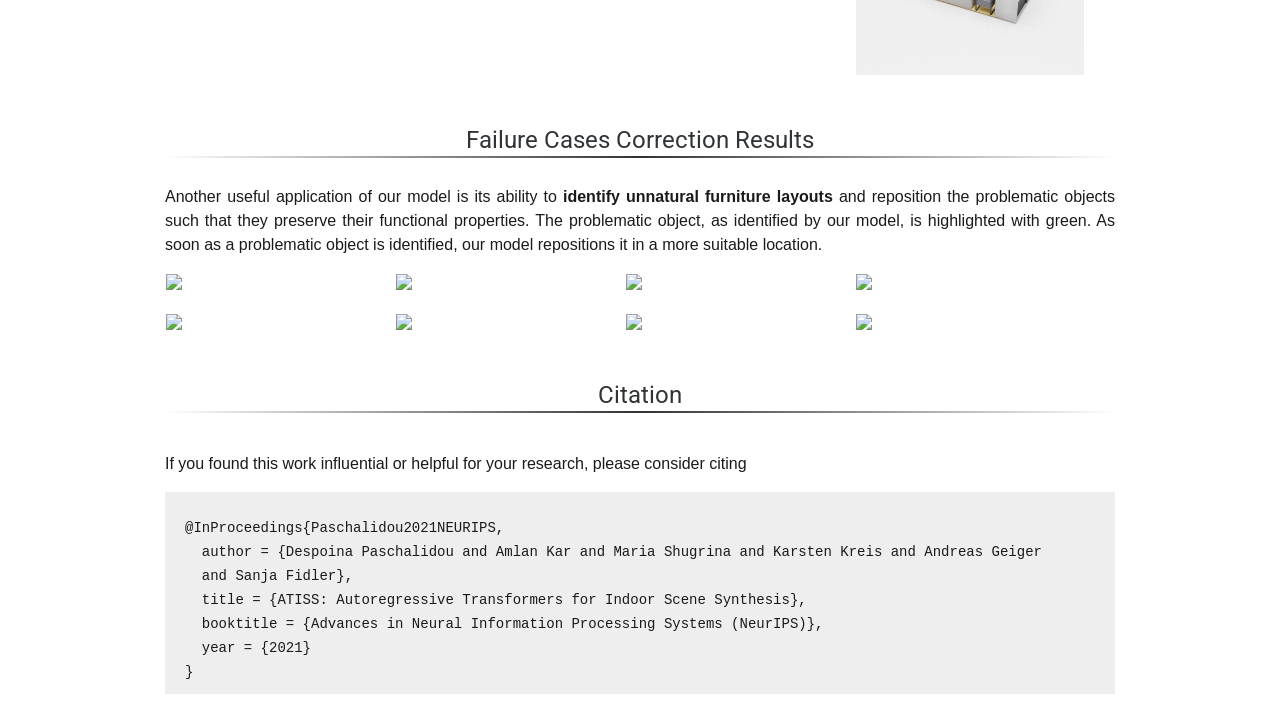
==== commit 33bf2454: "Update video" ====
--- a/index.html
+++ b/index.html
@@ -140,11 +140,10 @@
                     <i class="fa fa-github"></i> <br/>
                     Code
                 </a>
-                <!--<a href="https://www.youtube.com/watch?v=6WK3B0IZJsw">
+                <a href="https://www.youtube.com/watch?v=VNY0BFMi2j4">
                     <i class="fa fa-youtube-play"></i> <br/>
                     Video
                 </a>
-                -->
                 <a href="https://paschalidoud.github.io/data/Paschalidou2021NEURIPS_poster.pdf">
                     <i class="fa fa-picture-o"></i> <br/>
                     Poster
@@ -215,6 +214,9 @@
             </div>
 
             <div class="section-title">Approach Overview</div>
+            <div class="video">
+            <iframe width="560" height="315" src="https://www.youtube.com/embed/VNY0BFMi2j4" title="YouTube video player" frameborder="0" allow="accelerometer; autoplay; clipboard-write; encrypted-media; gyroscope; picture-in-picture" allowfullscreen></iframe>
+            </div>
             <div class="content">
             <p>Given an empty or a partially complete room of a specific type
             together with its shape, as a top-down orthographic
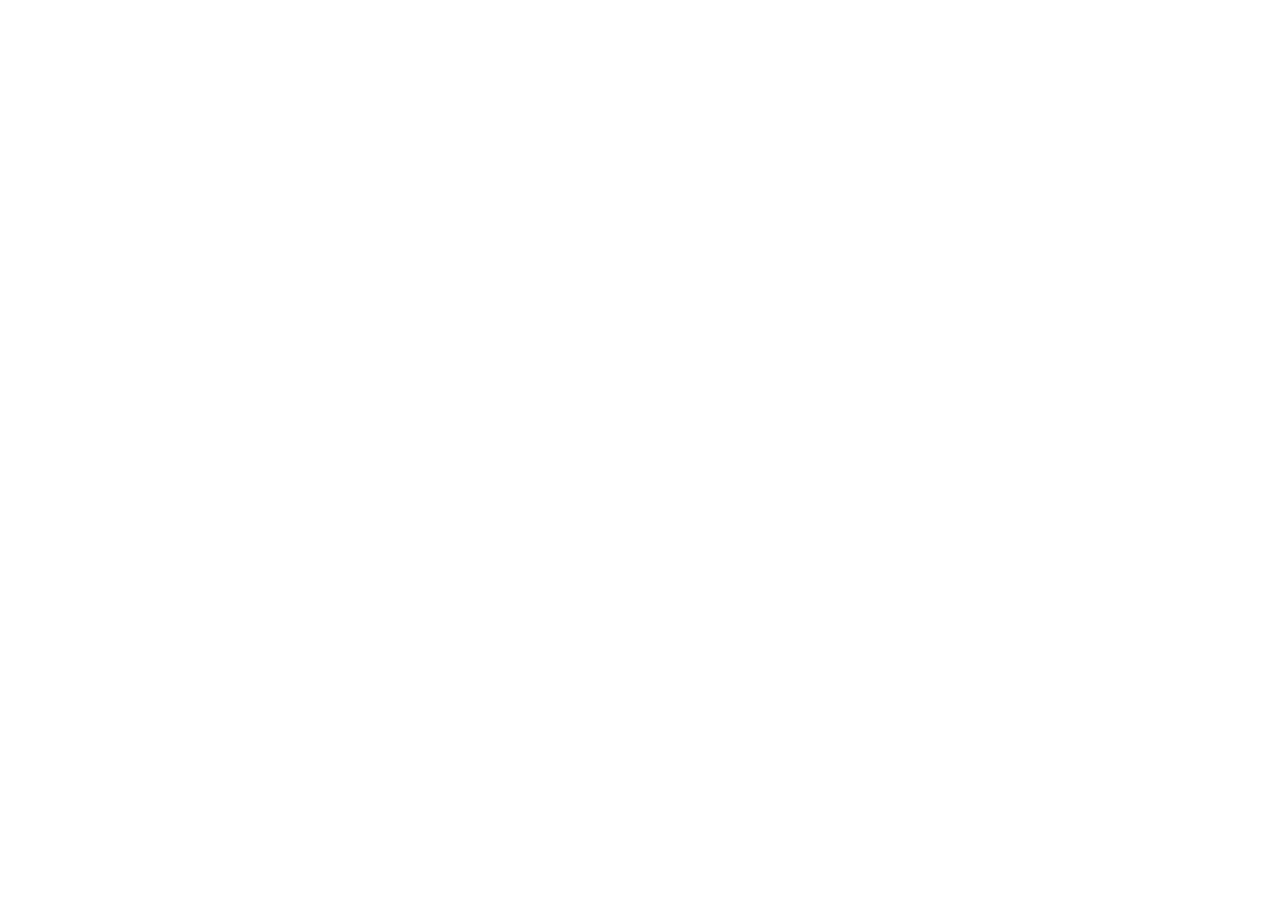
==== commit 83d68222: "Update index.html" ====
--- a/index.html
+++ b/index.html
@@ -1,408 +1,5 @@
-<!Doctype html>
-<html lang="en">
-    <head>
-        <title>ATISS: Autoregressive Transformers for Indoor Scene Synthesis</title>
-
-        <meta http-equiv="Content-Type" content="text/html; charset=UTF-8">
-        <meta name="author" content="">
-        <meta name="viewport" content="width=device-width, initial-scale=1">
-
-        <link rel="stylesheet" type="text/css" href="style_project_page.css?cache=7754391418498779889">
-        <link href="https://fonts.googleapis.com/css?family=Arvo|Roboto&display=swap" rel="stylesheet">
-        <link rel="stylesheet" href="https://cdnjs.cloudflare.com/ajax/libs/font-awesome/4.7.0/css/font-awesome.min.css">
-        <link rel="stylesheet" href="https://cdn.rawgit.com/jpswalsh/academicons/master/css/academicons.min.css">
-        <link rel="stylesheet" href="https://unpkg.com/@glidejs/glide/dist/css/glide.core.min.css">
-        <script src="https://polyfill.io/v3/polyfill.min.js?features=es6"></script>
-        <script id="MathJax-script" async src="https://cdn.jsdelivr.net/npm/mathjax@3/es5/tex-mml-chtml.js"></script>
-        <script src="https://unpkg.com/@glidejs/glide"></script>
-        <style type="text/css">
-            .side-text {
-                width:60%;
-                display:inline-block;
-                vertical-align:top;
-            }
-            .side-image {
-                width: 38%;
-                display: inline-block;
-                vertical-align: top;
-            }
-            .controls {
-                margin-bottom: 10px;
-            }
-            .left-controls {
-                display: inline-block;
-                vertical-align: top;
-                width: 80%;
-            }
-            .right-controls {
-                display: inline-block;
-                vertical-align: top;
-                width: 19%;
-                text-align: right;
-            }
-            .render_window {
-                display: inline-block;
-                vertical-align: middle;
-                box-shadow: 1px 0px 5px black;
-                margin-right: 10px;
-                margin-bottom: 10px;
-                width: calc(33% - 10px);
-            }
-            .progress {
-                background: #666;
-                position: relative;
-                height: 5px;
-                margin-bottom: -5px;
-                display: none;
-            }
-            .glide__slide:hover {cursor: grab;}
-            .glide__slide:active {cursor: grabbing;}
-            .glide__slide img {width: 90%;}
-            .glide__bullets {
-                text-align: center;
-            }
-            .glide__bullet--active {
-                color: #aaa; 
-            }
-
-            @media (max-width: 400px) {
-                .render_window {
-                    display: block;
-                    width: 90%;
-                    margin: 10px auto;
-                }
-            }
-            @media (max-width: 700px) {
-                .side-image {
-                    display: block;
-                    width: 80%;
-                    margin: 10px auto;
-                }
-                .side-text {
-                    display: block;
-                    width: 100%;
-                }
-            }
-        </style>
-    </head>
-    <body>
-        <div class="topnav" id="myTopnav">
-            <div>
-                <a href="https://www.nvidia.com/"><img width="100%" src="assets/nvidia.svg"></a>
-                <a href="https://nv-tlabs.github.io/" ><strong>Toronto AI Lab</strong></a>
-            </div>
-        </div>
-        <div class="section">
-            <h1 class="project-title">
-                ATISS: Autoregressive Transformers for Indoor Scene Synthesis
-            </h1>
-            <div class="authors">
-                <a href=https://paschalidoud.github.io/>
-                    Despoina Paschalidou <sup>1,3,4</sup>
-                </a>
-                <a href=https://amlankar.github.io/>
-                    Amlan Kar <sup>4,5,6</sup>
-                </a>
-                <a href=http://shumash.com/>
-                    Maria Shugrina <sup>4</sup>
-                </a>
-                <a href=https://scholar.google.de/citations?user=rFd-DiAAAAAJ&hl=de>
-                    Karsten Kreis <sup>4</sup>
-                </a>
-                <a href=http://cvlibs.net/>
-                    Andreas Geiger <sup>1,2,3</sup>
-                </a>
-                <a href=https://www.cs.utoronto.ca/~fidler/>
-                    Sanja Fidler <sup>4,5,6</sup>
-                </a>
-            </div>
-
-            <div class="affiliations">
-                <span><sup>1</sup> Autonomous Vision Group, MPI for
-                    Intelligent Systems Tübingen</span>
-                <span><sup>2</sup> University of Tübingen</span> <br/>
-                <span><sup>3</sup> Max Planck ETH Center for Learning Systems</span>
-                <span><sup>4</sup> NVIDIA</span>
-                <span><sup>5</sup> University of Toronto</span>
-                <span><sup>6</sup> Vector Institute</span>
-            </div>
-
-            <div class="project-conference">
-                NeurIPS 2021
-            </div>
-
-            <div class="project-icons">
-                <a href="https://arxiv.org/pdf/2110.03675.pdf">
-                    <i class="fa fa-file"></i> <br/>
-                    Paper
-                </a>
-                <a href="https://github.com/nv-tlabs/atiss">
-                    <i class="fa fa-github"></i> <br/>
-                    Code
-                </a>
-                <a href="https://www.youtube.com/watch?v=VNY0BFMi2j4">
-                    <i class="fa fa-youtube-play"></i> <br/>
-                    Video
-                </a>
-                <a href="https://paschalidoud.github.io/data/Paschalidou2021NEURIPS_poster.pdf">
-                    <i class="fa fa-picture-o"></i> <br/>
-                    Poster
-                </a>
-                <a href="https://paschalidoud.github.io/data/Paschalidou2021NEURIPS_slides.pdf">
-                    <i class="fa fa-file-powerpoint-o"></i> <br/>
-                    Slides
-                </a>
-                <!--<a href="https://autonomousvision.github.io/neural-parts/">
-                    <i class="fa fa-newspaper-o"></i> <br/>
-                    Blog
-                </a>
-                -->
-            </div>
-
-            <div class="teaser-image">
-                <img src="atiss/teaser.png" style="width:100%;">
-                <p class="caption">We present ATISS, a novel autoregressive
-                transformer architecture for creating plausible synthetic
-                indoor environments, given only the room type and its floor
-                plan. In contrast to prior work, which poses scene synthesis as
-                sequence generation, <strong>our model generates rooms as unordered
-                sets of objects</strong>. Our model leverages the permutation
-                equivariance of the transformer when conditioning on the
-                partial scene, and <strong>is trained to be
-                permutation-invariant across object orderings</strong>. Our
-                model is trained end-to-end as an autoregressive generative
-                model using only labeled 3D bounding boxes as supervision. Our
-                formulation allows applying a single trained model to automatic
-                layout synthesis and to a number of interactive scenarios with
-                versatile user input, such as automatic placement of
-                user-provided objects, object suggestion with user-provided
-                constraints, and room completion.
-                </p>
-            </div>
-            <div class="content">
-                <div class="row">
-                    <div class="column"><img src="atiss/ours_Bedroom-1540.gif"></div>
-                    <div class="column"><img src="atiss/ours_Bedroom-2719.gif"></div>
-                    <div class="column"><img src="atiss/ours_LivingDiningRoom-1203.gif"></div>
-                    <div class="column"><img src="atiss/ours_LivingDiningRoom-23371.gif"></div>
-                </div>
-                <div class="row">
-                    <div class="column"><img src="atiss/ours_Library-17832.gif"></div>
-                    <div class="column"><img src="atiss/ours_Library-43073.gif"></div>
-                    <div class="column"><img src="atiss/ours_DiningRoom-26805.gif"></div>
-                    <div class="column"><img src="atiss/ours_DiningRoom-12866.gif"></div>
-                </div>
-                <p class="caption"> Examples of generated bedrooms, living
-                rooms, dining rooms and libraries conditioned on various
-                floor plans and room types. For all visualizations we used <a
-                href="https://developer.nvidia.com/nvidia-omniverse-platform">NVIDIA
-                Omniverse</a>.
-                </p>
-            </div>
-
-            <div class="section-title">News</div>
-            <div class="content">
-                <ul>
-                    <li>[November 2021] Code release
-                        <a href="https://github.com/nv-tlabs/atiss">link</a>!
-                    </li>
-                    <li>[October 2021] Paper is on
-                        <a href="https://arxiv.org/pdf/2110.03675.pdf">arxiv</a>
-                    </li>
-                    <li>[September 2021] Paper accepted at NeurIPS 2021 </li>
-                </ul>
-            </div>
-
-            <div class="section-title">Approach Overview</div>
-            <div class="video">
-            <iframe width="560" height="315" src="https://www.youtube.com/embed/VNY0BFMi2j4" title="YouTube video player" frameborder="0" allow="accelerometer; autoplay; clipboard-write; encrypted-media; gyroscope; picture-in-picture" allowfullscreen></iframe>
-            </div>
-            <div class="content">
-            <p>Given an empty or a partially complete room of a specific type
-            together with its shape, as a top-down orthographic
-            projection of its floor, we want to learn a generative model that
-            populates the room with objects, whose functional composition and
-            spatial arrangement is plausible. In contrast to prior work,
-            we <strong>pose scene synthesis as an unordered set generation problem</strong> and
-            introduce ATISS, a novel autoregressive transformer architecture to
-            model this process. In particular, <strong>our model
-            generates meaningful furniture arrangements by sequentially placing
-            objects in a permutation-invariant fashion</strong>. We train ATISS
-            to maximize the log-likelihood of all possible permutations of
-            object arrangements in a collection of training scenes, labeled
-            only with object classes and 3D bounding boxes.</p>
-            
-            <p>Objects in a scene are represented as labeled 3D bounding boxes
-            and we model them with four random variables that describe their
-            category, size, orientation and location, \(o_j = \{\bf{c}_j,
-            \bf{s}_j, \bf{t}_j, \bf{r}_j\}\). The category \(\bf{c}_j\) is
-            modeled using a categorical variable over the total number of
-            object categories in the dataset and the size \(\bf{s}_j\),
-            location \(\bf{t}_j\) and orientation \(\bf{r}_j\) are modelled
-            with mixture of logistics distributions.</p>
-            <img src="atiss/training_overview.png" style="width:65%;">
-
-            <p><strong>During training</strong>, we start from a scene with M objects (coloured
-            squares, here \(M=5\)), we randomly permute them and keep the first
-            T objects (here \(T=3\)). We task our network to predict the next
-            object to be added in the scene given the subset of kept objects
-            (highlighted with grey) and its floor layout feature \(\bf{F}\).
-            Our loss function is the negative log-likelihood (NLL) of the next
-            object in the permuted sequence (green square).
-            </p>
-
-            <p><strong>During inference</strong>, we start with an empty
-            context embedding \(\bf{C}\) and the floor representation
-            \(\bf{F}\) of the room to be populated and autoregressively sample
-            attribute values from the predicted distributions. Once a new
-            object is generated, it is appended to the context \(\bf{C}\) to be used in
-            the next step of the generation process until the end symbol is
-            generated. To transform the predicted labeled bounding boxes to 3D
-            models we use object retrieval. In particular, we retrieve the
-            closest object from the dataset in terms of the euclidean distance
-            of the bounding box dimensions. A pictorial representation of the
-            generation process is provided in the figure below.
-            <p>
-
-            <img src="atiss/network_architecture.png" style="width:90%;">
-            <p>Our network consists of four main components: (i) the <strong>layout
-            encoder</strong> that maps the room shape to a feature representation
-            \(\bf{F}\), (ii) the <strong>structure encoder</strong> that maps the objects in the
-            scene into per-object context embeddings \(\bf{C} = \{C_j\}^M_{j=1}\) , (iii)
-            the <strong>transformer encoder</strong> that takes \(\bf{F}\), \(\bf{C}\) and a
-            query embedding \(\bf{q}\) and predicts the features \(\bf{\hat{q}}\) for the next
-            object to be generated and (iv) the <strong>attribute extractor</strong> that
-            predicts the attributes of the next object to be added in the
-            scene.
-            </p>
-            </div>
-
-            <div class="section-title">Scene Synthesis Results</div>
-            <div class="content">
-            <p>Our model can be used to generate furniture arrangements
-            conditioned on a floor plan and a specific room type. In the
-            following, we show examples of generated bedrooms (first row),
-            living rooms (second row), dining rooms (third row) and libraries
-            (fourth row) using our model conditioned on various floor plans.
-            We can easily notice that our model consistently generates
-            plausible room arrangements that preserve the functional properties
-            of all objects in the scene. Note that for all visualizations, we used <a
-            href="https://developer.nvidia.com/nvidia-omniverse-platform">NVIDIA
-            Omniverse</a>.
-            </p>
-            <div class="row">
-                <div class="column"><img src="atiss/ours_Bedroom-1989.gif"></div>
-                <div class="column"><img src="atiss/ours_Bedroom-4098.gif"></div>
-                <div class="column"><img src="atiss/ours_Bedroom-6174.gif"></div>
-                <div class="column"><img src="atiss/ours_Bedroom-34886.gif"></div>
-            </div>
-            <div class="row">
-                <div class="column"><img src="atiss/ours_DiningRoom-233.gif"></div>
-                <div class="column"><img src="atiss/ours_DiningRoom-2831.gif"></div>
-                <div class="column"><img src="atiss/ours_LivingDiningRoom-1889.gif"></div>
-                <div class="column"><img src="atiss/ours_DiningRoom-116178.gif"></div>
-            </div>
-            <div class="row">
-                <div class="column"><img src="atiss/ours_LivingDiningRoom-941.gif"></div>
-                <div class="column"><img src="atiss/ours_LivingDiningRoom-1172.gif"></div>
-                <div class="column"><img src="atiss/ours_LivingDiningRoom-563.gif"></div>
-                <div class="column"><img src="atiss/ours_LivingDiningRoom-491.gif"></div>
-            </div>
-            <div class="row">
-                <div class="column"><img src="atiss/ours_Library-1093.gif"></div>
-                <div class="column"><img src="atiss/ours_Library-8391.gif"></div>
-                <div class="column"><img src="atiss/ours_Library-19385.gif"></div>
-                <div class="column"><img src="atiss/ours_Library-9630.gif"></div>
-            </div>
-            </div>
-
-            <div class="section-title">Scene Completion Results</div>
-            <div class="content">
-            <p>In the following, we show scene completion examples. Starting
-            from a partially empty scene (left column), our model populates it by generating
-            meaningful object arrangements.
-            </p>
-            <div class="row">
-                <div class="column"><img src="atiss/scene_completion/partial_Bedroom-24002.gif"></div>
-                <div class="column" style="width: 15%; padding-top:50px;"><img src="atiss/scene_completion/scene_completion_arrow.png"></div>
-                <div class="column"><img src="atiss/scene_completion/complete_Bedroom-24002_002.gif"></div>
-                <div class="column"><img src="atiss/scene_completion/complete_Bedroom-24002_003.gif"></div>
-            </div>
-
-            <div class="row">
-                <div class="column"><img src="atiss/scene_completion/partial_MasterBedroom-529.gif"></div>
-                <div class="column" style="width: 15%; padding-top:50px;"><img src="atiss/scene_completion/scene_completion_arrow.png"></div>
-                <div class="column"><img src="atiss/scene_completion/complete_MasterBedroom-529_003.gif"></div>
-                <div class="column"><img src="atiss/scene_completion/complete_MasterBedroom-529_005.gif"></div>
-            </div>
-
-            <div class="row">
-                <div class="column"><img src="atiss/scene_completion/partial_Bedroom-48127.gif"></div>
-                <div class="column" style="width: 15%; padding-top:50px;"><img src="atiss/scene_completion/scene_completion_arrow.png"></div>
-                <div class="column"><img src="atiss/scene_completion/complete_Bedroom-48127_000.gif"></div>
-                <div class="column"><img src="atiss/scene_completion/complete_Bedroom-48127_001.gif"></div>
-            </div>
-            </div>
-
-            <div class="section-title">Object Suggestion Results</div>
-            <div class="content">
-            <p>Our model can also be used to provide object suggestions given a
-            scene and <strong>user specified location constraints</strong>. In
-            particular, a user specifies a region of acceptable positions to
-            place an object (here marked as a red box) and our model suggests
-            suitable objects to be placed inside this area of valid locations.
-            In case the user specifies a region that intersects with other objects in
-            the scene and our model cannot suggest a meaningful object to be
-            placed there, it simply suggests to add nothing (see first column).
-            </p>
-            <div class="row">
-                <div class="column"><img src="atiss/object_suggestion/input_Bedroom-664_000.gif"></div>
-                <div class="column"><img src="atiss/object_suggestion/input_LivingDiningRoom-74931_004.gif"></div>
-                <div class="column"><img src="atiss/object_suggestion/input_SecondBedroom_11769_000.gif"></div>
-                <div class="column"><img src="atiss/object_suggestion/input_MasterBedroom_12988_003.gif"></div>
-            </div>
-            <div class="row">
-                <div class="column"><img src="atiss/object_suggestion/suggestion_Bedroom-664_000.gif"></div>
-                <div class="column"><img src="atiss/object_suggestion/suggestion_LivingDiningRoom-74931_004.gif"></div>
-                <div class="column"><img src="atiss/object_suggestion/suggestion_SecondBedroom_11769_000.gif"></div>
-                <div class="column"><img src="atiss/object_suggestion/suggestion_MasterBedroom_12988_003.gif"></div>
-            </div>
-            </div>
-
-            <div class="section-title">Failure Cases Correction Results</div>
-            <div class="content">
-            <p>Another useful application of our model is its ability to
-            <strong>identify unnatural furniture layouts</strong> and reposition the problematic
-            objects such that they preserve their functional properties. The
-            problematic object, as identified by our model, is highlighted with
-            green. As soon as a problematic object is identified, our model repositions it in a more suitable location.
-            </p>
-            <div class="row">
-                <div class="column"><img src="atiss/failure_correction/failure_Bedroom-123453_000.gif"></div>
-                <div class="column"><img src="atiss/failure_correction/failure_Bedroom-6376_000.gif"></div>
-                <div class="column"><img src="atiss/failure_correction/failure_Bedroom-30225_000.gif"></div>
-                <div class="column"><img src="atiss/failure_correction/failure_LivingDiningRoom-35325_000.gif"></div>
-            </div>
-            <div class="row">
-                <div class="column"><img src="atiss/failure_correction/fixed_Bedroom-123453_000.gif"></div>
-                <div class="column"><img src="atiss/failure_correction/fixed_Bedroom-6376_000.gif"></div>
-                <div class="column"><img src="atiss/failure_correction/fixed_Bedroom-30225_000.gif"></div>
-                <div class="column"><img src="atiss/failure_correction/fixed_LivingDiningRoom-35325_000.gif"></div>
-            </div>
-            </div>
-
-            <div class="section-title">Citation</div>
-            <div class="bibtex">
-            <p>If you found this work influential or helpful for your research, please consider citing</p>
-            <pre><code>
-@InProceedings{Paschalidou2021NEURIPS,
-  author = {Despoina Paschalidou and Amlan Kar and Maria Shugrina and Karsten Kreis and Andreas Geiger
-  and Sanja Fidler},
-  title = {ATISS: Autoregressive Transformers for Indoor Scene Synthesis},
-  booktitle = {Advances in Neural Information Processing Systems (NeurIPS)},
-  year = {2021}
-}</code></pre>
-            </div>
-
-    </body>
-</html>
+<!DOCTYPE html>
+<meta charset="utf-8">
+<title>Redirecting to https://research.nvidia.com/labs/toronto-ai/ATISS/</title>
+<meta http-equiv="refresh" content="0; URL=https://research.nvidia.com/labs/toronto-ai/ATISS/">
+<link rel="canonical" href="https://research.nvidia.com/labs/toronto-ai/ATISS/">
